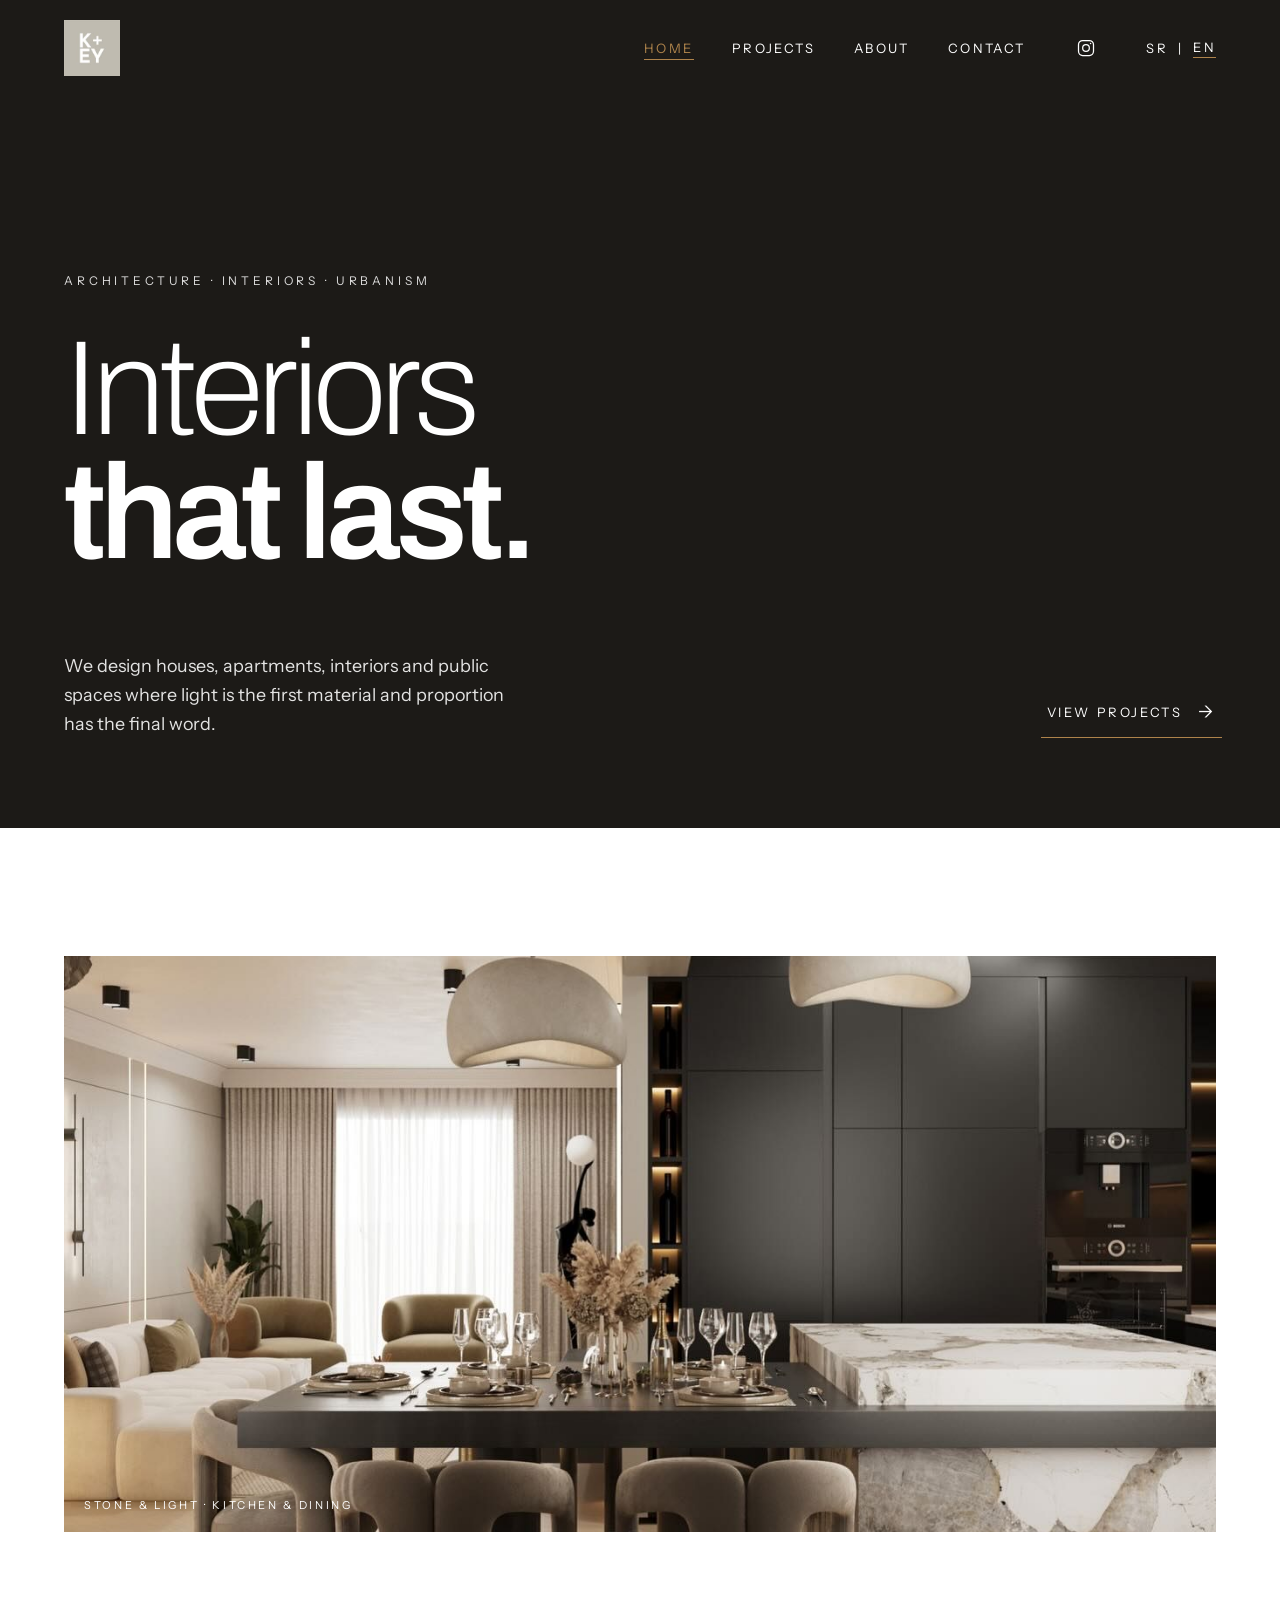
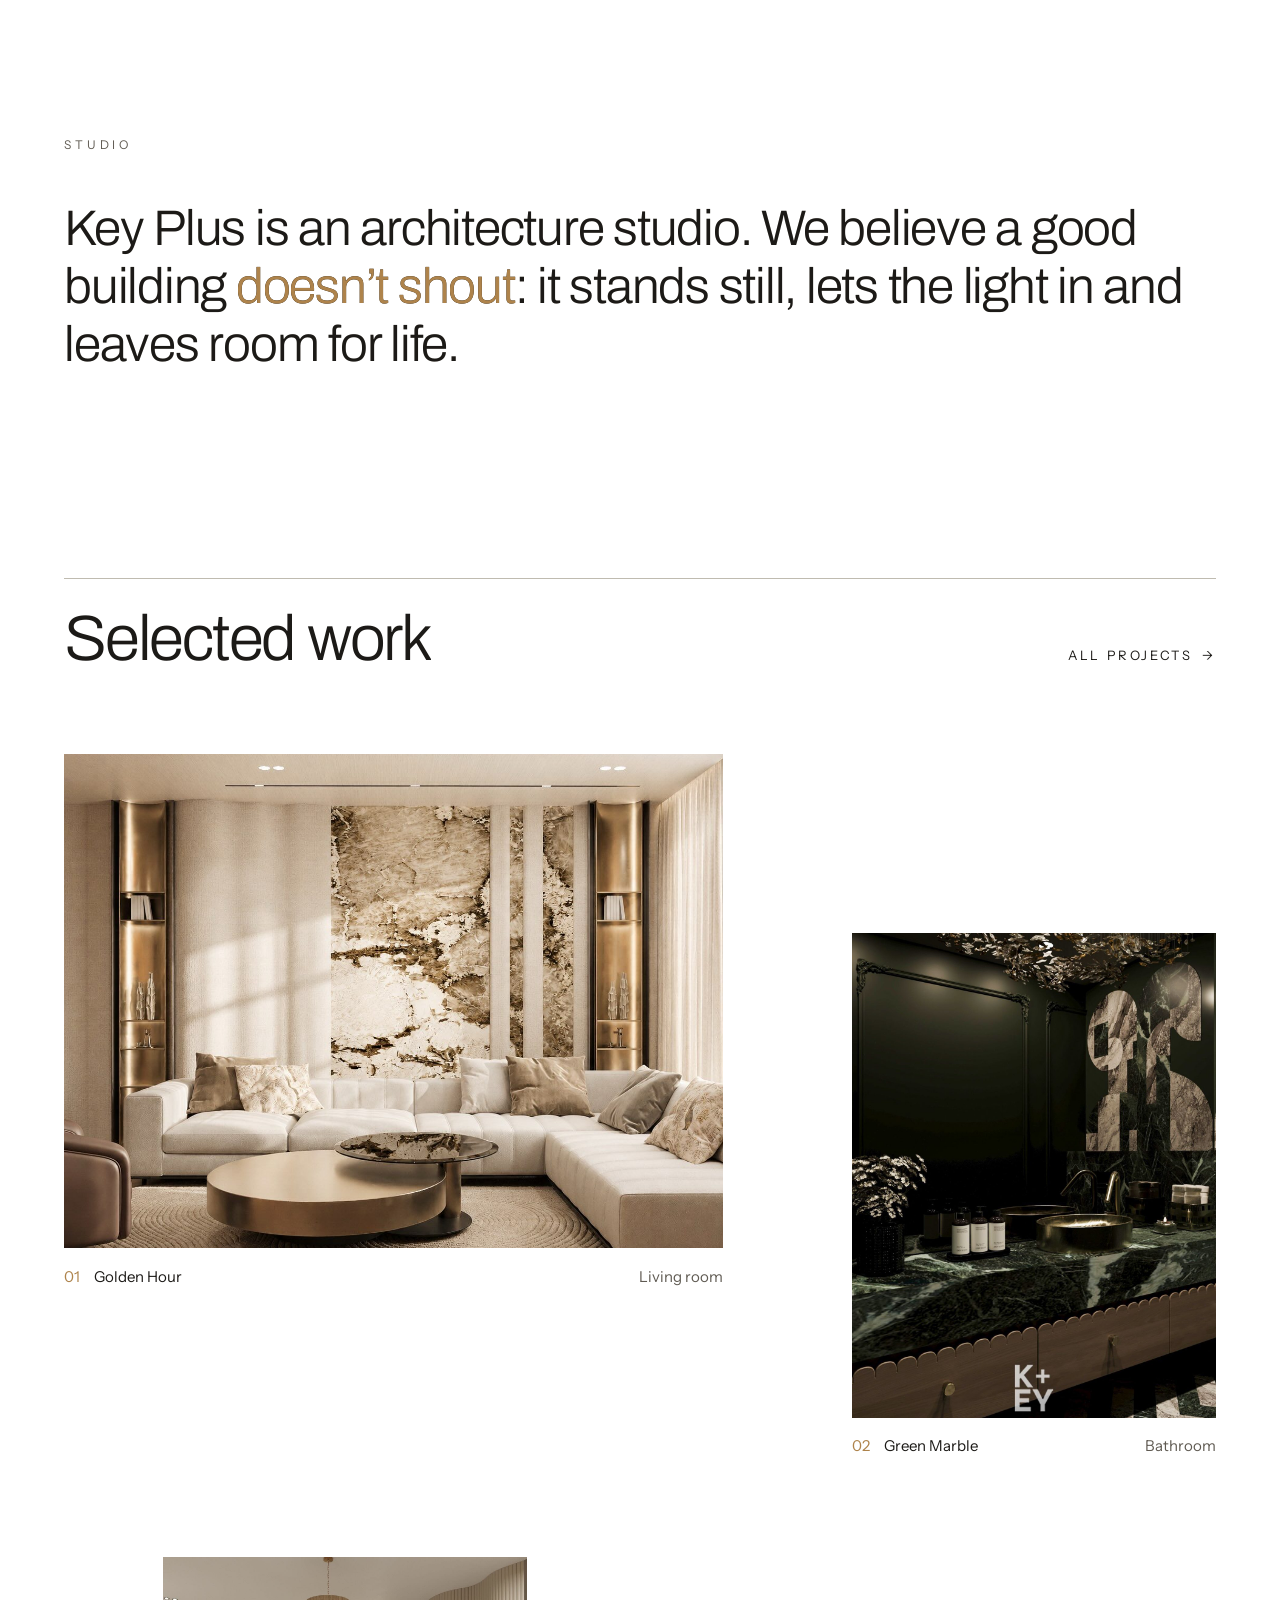
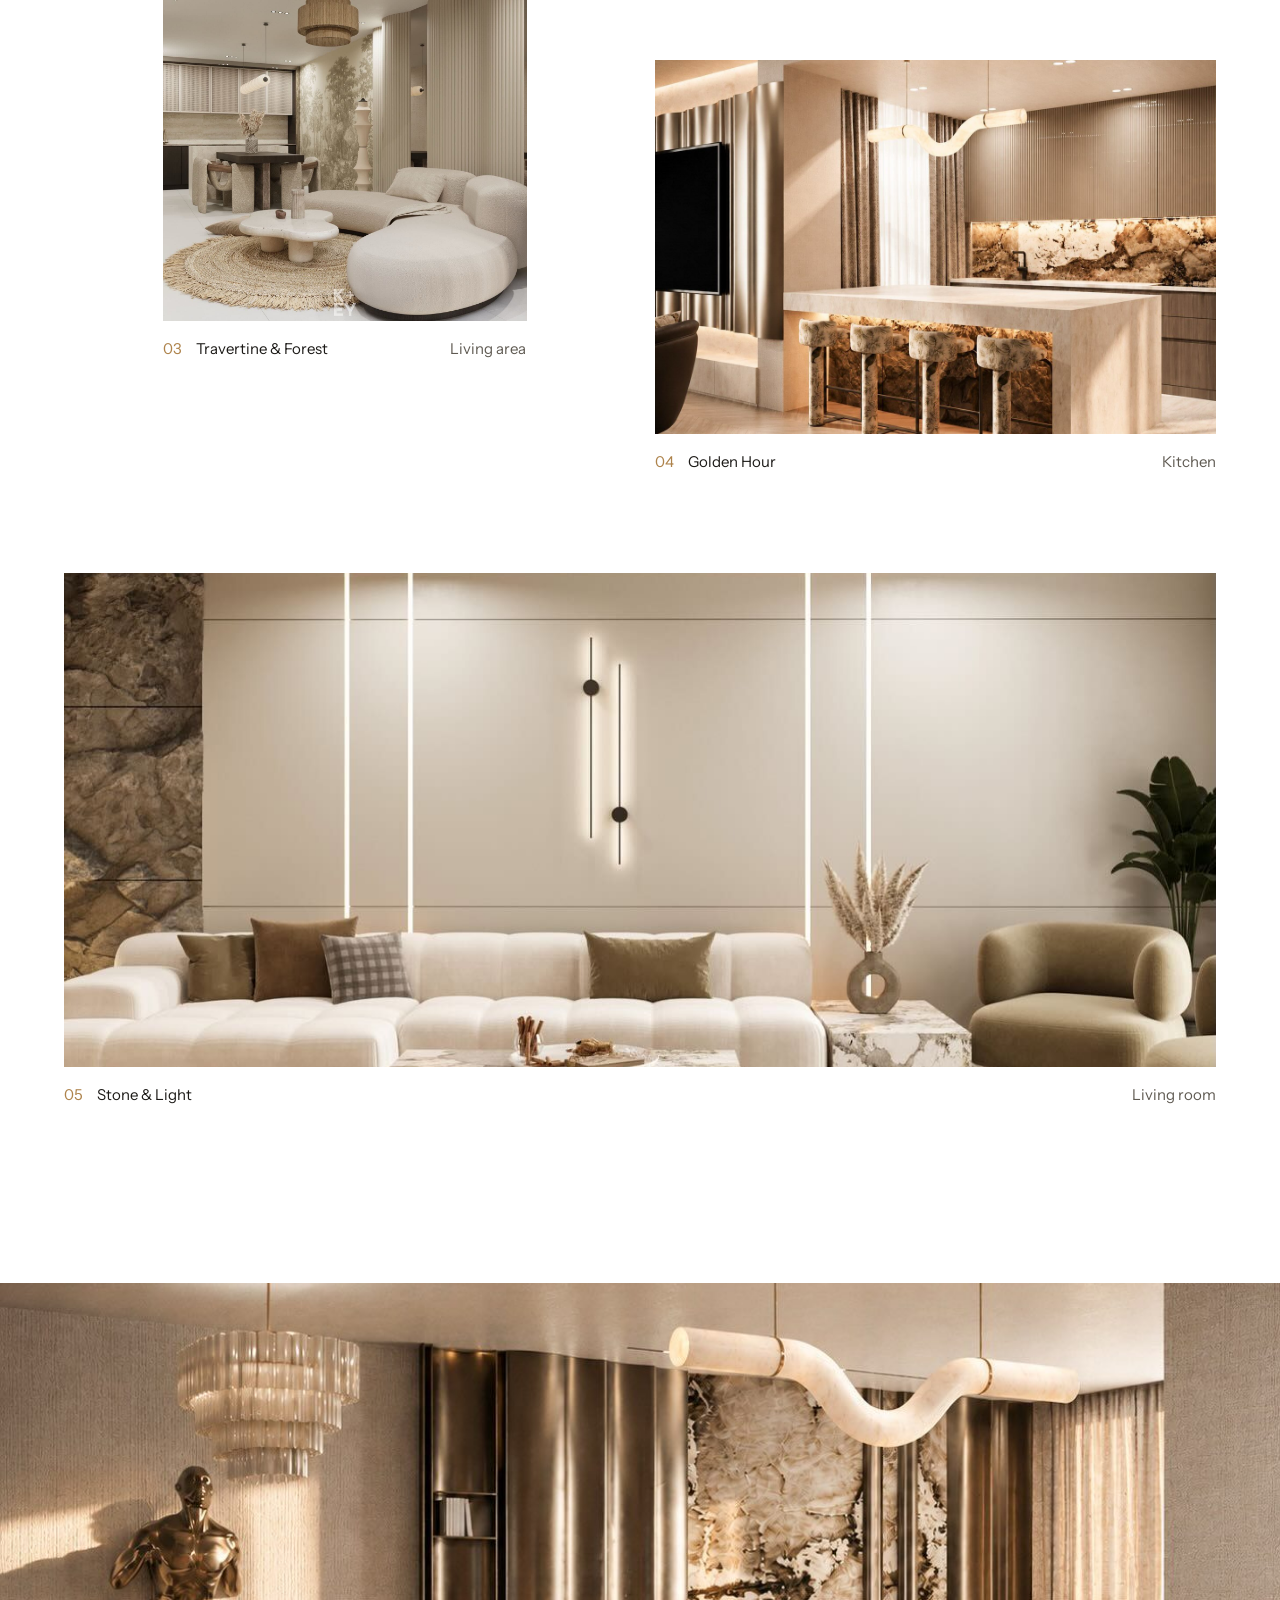
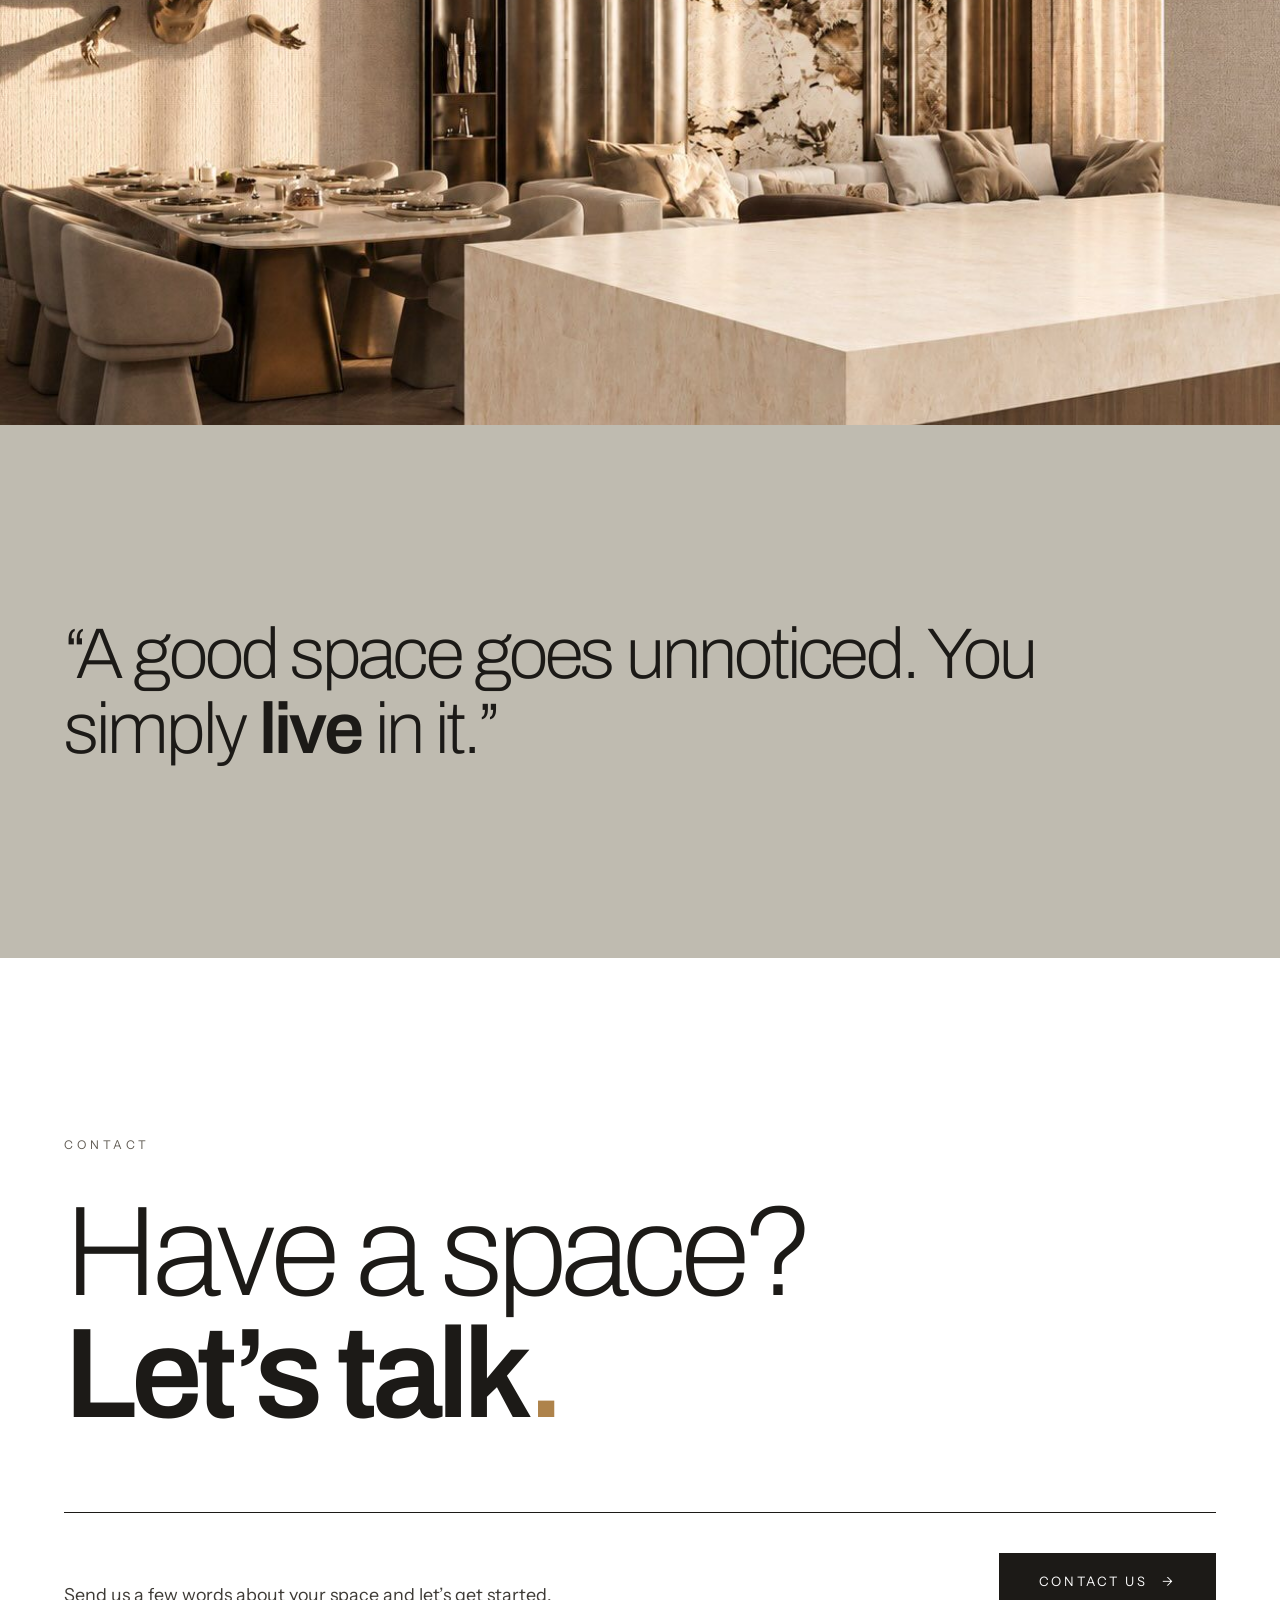
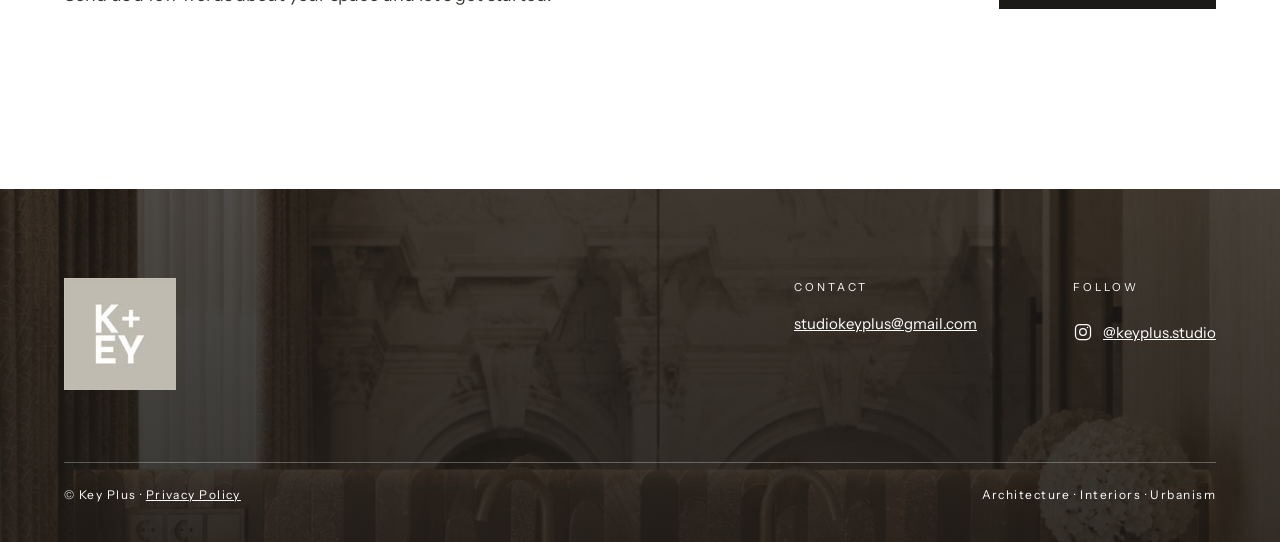
==== en/index.html @ f0e9aeab "Add files via upload" ====
<!doctype html>
<html lang="en">
<head>
<meta charset="utf-8">
<meta name="viewport" content="width=device-width, initial-scale=1">
<title>Key Plus - Architecture studio</title>
<meta name="description" content="Key Plus is an architecture studio. We design interiors, houses and apartments where light is the first material and proportion the final word.">
<meta property="og:type" content="website">
<meta property="og:title" content="Key Plus - Architecture studio">
<meta property="og:description" content="Key Plus is an architecture studio. We design interiors, houses and apartments where light is the first material and proportion the final word.">
<meta property="og:image" content="../assets/img/dnevna-soba-kamen.jpg">
<meta name="theme-color" content="#ffffff">
<link rel="icon" type="image/jpeg" href="../assets/img/logo.jpg">
<link rel="alternate" hreflang="en" href="index.html">
<link rel="alternate" hreflang="sr-Latn" href="../index.html">
<link rel="preconnect" href="https://fonts.googleapis.com">
<link rel="preconnect" href="https://fonts.gstatic.com" crossorigin>
<link href="https://fonts.googleapis.com/css2?family=Archivo:wght@200;300;400;600&amp;family=Instrument+Sans:wght@400;500&amp;display=swap" rel="stylesheet">
<link rel="stylesheet" href="../assets/css/motion.css">
<link rel="stylesheet" href="../assets/css/site.css">
</head>
<body>
<div class="kp v-desk" style="font-family: 'Instrument Sans', system-ui, sans-serif; color: #1c1a17; background: #ffffff; min-height: 100vh">

<header class="kp-header kp-header-over" style="--kp-hh: 96px">
<div style="display: flex; flex-wrap: wrap; align-items: center; justify-content: space-between; gap: 16px 32px; padding: 20px clamp(20px, 5vw, 72px); max-width: 1440px; margin: 0 auto; box-sizing: border-box">
<a href="index.html" class="kp-logo" style="display: inline-flex; align-items: center; text-decoration: none; color: #1c1a17">
<img loading="lazy" decoding="async" src="../assets/img/logo.jpg" alt="Key Plus - home" style="width: 56px; height: 56px; display: block">
</a>
<nav aria-label="Main navigation" style="display: flex; flex-wrap: wrap; align-items: center; gap: 4px clamp(20px, 3vw, 44px); font-size: 13px; letter-spacing: 0.18em; text-transform: uppercase">
<a href="index.html" aria-current="page" class="kp-link" style="display: inline-flex; align-items: center; min-height: 44px; text-decoration: none; color: #ae834b">Home</a>
<a href="projects.html" class="kp-link" style="display: inline-flex; align-items: center; min-height: 44px; text-decoration: none">Projects</a>
<a href="about.html" class="kp-link" style="display: inline-flex; align-items: center; min-height: 44px; text-decoration: none">About</a>
<a href="contact.html" class="kp-link" style="display: inline-flex; align-items: center; min-height: 44px; text-decoration: none">Contact</a>
<a href="https://www.instagram.com/keyplus.studio/" aria-label="Key Plus on Instagram" style="display: inline-flex; align-items: center; justify-content: center; min-width: 44px; min-height: 44px; text-decoration: none"><svg width="20" height="20" viewBox="0 0 24 24" fill="none" stroke="currentColor" stroke-width="1.5" aria-hidden="true"><rect x="3" y="3" width="18" height="18" rx="5"></rect><circle cx="12" cy="12" r="4"></circle><circle cx="17.5" cy="6.5" r="0.9" fill="currentColor" stroke="none"></circle></svg></a>
<span style="display: inline-flex; align-items: center; gap: 10px; color: #5f5a52"><a href="../index.html" lang="sr-Latn" class="kp-link" style="display: inline-flex; align-items: center; min-height: 44px; text-decoration: none; color: #5f5a52">SR</a><span aria-hidden="true">|</span><span aria-current="true" style="color: #1c1a17; border-bottom: 1px solid #ae834b; padding-bottom: 2px">EN</span></span>
</nav>
</div>
<div class="kp-progress" aria-hidden="true"></div>
</header>

<main>
<section aria-label="Introduction" style="position: relative; overflow: hidden; background: #1c1a17; color: #ffffff">
<img loading="lazy" decoding="async" class="kp-slide kp-slide-1" src="../assets/img/dnevna-soba-kamen.jpg" alt="" style="object-position: 50% 62%">
<img loading="lazy" decoding="async" class="kp-slide kp-slide-2" src="../assets/img/dnevna-soba-zlatne-nise.jpg" alt="" style="object-position: 50% 55%">
<img loading="lazy" decoding="async" class="kp-slide kp-slide-3" src="../assets/img/dnevni-boravak-sofa.jpg" alt="" style="object-position: 50% 60%">
<div aria-hidden="true" style="position: absolute; inset: 0; background: linear-gradient(180deg, rgba(28, 26, 23, 0.66) 0%, rgba(28, 26, 23, 0.52) 45%, rgba(28, 26, 23, 0.86) 100%)"></div>
<div style="position: relative; max-width: 1440px; min-height: min(92vh, 980px); margin: 0 auto; padding: clamp(120px, 14vw, 220px) clamp(20px, 5vw, 72px) clamp(56px, 7vw, 104px); box-sizing: border-box; display: flex; flex-direction: column; justify-content: flex-end">
<p style="margin: 0 0 40px; font-size: 12px; letter-spacing: 0.32em; text-transform: uppercase; color: rgba(255, 255, 255, 0.85)">Architecture · Interiors · Urbanism</p>
<h1 style="margin: 0; font-family: 'Archivo', sans-serif; font-weight: 200; font-size: clamp(56px, 10.5vw, 168px); line-height: 0.92; letter-spacing: -0.045em; color: #ffffff">Interiors<br><span style="font-weight: 600">that last.</span></h1>
<div style="display: flex; flex-wrap: wrap; justify-content: space-between; align-items: flex-end; gap: 32px; margin-top: clamp(48px, 6vw, 96px)">
<p style="margin: 0; flex: 0 1 460px; font-size: clamp(17px, 1.4vw, 20px); line-height: 1.6; color: rgba(255, 255, 255, 0.88)">We design houses, apartments, interiors and public spaces where light is the first material and proportion has the final word.</p>
<a href="projects.html" class="kp-ul kp-ul-light" style="display: inline-flex; align-items: center; gap: 16px; min-height: 44px; font-size: 13px; letter-spacing: 0.2em; text-transform: uppercase">View projects <span class="kp-arrow" aria-hidden="true" style="font-size: 18px">→</span></a>
</div>
</div>
</section>

<section aria-label="Featured photograph" style="padding: clamp(96px, 10vw, 160px) clamp(20px, 5vw, 72px) 0; max-width: 1440px; margin: 0 auto; box-sizing: border-box">
<div class="kp-light kp-unveil" style="aspect-ratio: 16 / 8; background: #bfbbb0"><img loading="lazy" decoding="async" class="kp-ph-in" src="../assets/img/kuhinja-mermer.jpg" alt="Kitchen with black cabinetry, a marble island and dining area" style="object-position: 50% 60%"><span class="kp-ph-label" style="color: #ffffff; text-shadow: 0 1px 12px rgba(0, 0, 0, 0.45)">Stone &amp; Light · Kitchen &amp; dining</span></div>
</section>

<section style="max-width: 1440px; margin: 0 auto; padding: clamp(120px, 16vw, 240px) clamp(20px, 5vw, 72px); box-sizing: border-box">
<p class="kp-reveal" style="margin: 0 0 48px; font-size: 12px; letter-spacing: 0.32em; text-transform: uppercase; color: #5f5a52">Studio</p>
<p style="margin: 0; max-width: 1120px; font-family: 'Archivo', sans-serif; font-weight: 300; font-size: clamp(30px, 3.9vw, 58px); line-height: 1.16; letter-spacing: -0.025em"><span class="kp-filltext">Key Plus is an architecture studio. We believe a good building <span class="kp-accent" style="color: #ae834b">doesn’t shout</span>: it stands still, lets the light in and leaves room for life.</span></p>
</section>

<section aria-labelledby="featured" style="max-width: 1440px; margin: 0 auto; padding: 0 clamp(20px, 5vw, 72px) clamp(120px, 14vw, 220px); box-sizing: border-box">
<div style="display: flex; flex-wrap: wrap; justify-content: space-between; align-items: baseline; gap: 24px; margin-bottom: clamp(48px, 6vw, 96px); border-top: 1px solid #bfbbb0; padding-top: 28px">
<h2 id="featured" style="margin: 0; font-family: 'Archivo', sans-serif; font-weight: 300; font-size: clamp(40px, 5vw, 80px); letter-spacing: -0.035em; line-height: 1"><span class="kp-mask"><span class="kp-rise-s">Selected work</span></span></h2>
<a href="projects.html" class="kp-link" style="display: inline-flex; align-items: center; gap: 10px; min-height: 44px; font-size: 13px; letter-spacing: 0.2em; text-transform: uppercase; text-decoration: none">All projects <span class="kp-arrow" aria-hidden="true">→</span></a>
</div>
<div class="works" style="display: grid; grid-template-columns: repeat(12, minmax(0, 1fr)); column-gap: clamp(16px, 2.4vw, 40px); row-gap: clamp(64px, 8vw, 128px); align-items: start">
<a href="projects.html" class="kp-work" style="grid-column: 1 / span 7">
<div class="kp-wipe"><div class="kp-ph kp-light" data-tilt style="aspect-ratio: 4 / 3; background: #bfbbb0"><img loading="lazy" decoding="async" class="kp-ph-in" src="../assets/img/dnevna-soba-zlatne-nise.jpg" alt="Living room with golden niches and a marble panel"><span class="kp-ph-cta" aria-hidden="true">View <span>→</span></span></div></div>
<div style="display: flex; justify-content: space-between; gap: 16px; font-size: 15px"><span><span class="kp-num" style="color: #ae834b; margin-right: 14px">01</span>Golden Hour</span><span class="kp-meta-r" style="color: #5f5a52">Living room</span></div>
</a>
<a href="projects.html" class="kp-work" style="grid-column: 9 / span 4; margin-top: clamp(80px, 14vw, 220px)">
<div class="kp-wipe"><div class="kp-ph kp-light" data-tilt style="aspect-ratio: 3 / 4; background: #bc9f7c"><img loading="lazy" decoding="async" class="kp-ph-in" src="../assets/img/kupatilo-zeleni-mermer.jpg" alt="Green marble bathroom with a brass basin"><span class="kp-ph-cta" aria-hidden="true">View <span>→</span></span></div></div>
<div style="display: flex; justify-content: space-between; gap: 16px; font-size: 15px"><span><span class="kp-num" style="color: #ae834b; margin-right: 14px">02</span>Green Marble</span><span class="kp-meta-r" style="color: #5f5a52">Bathroom</span></div>
</a>
<a href="projects.html" class="kp-work" style="grid-column: 2 / span 4">
<div class="kp-wipe"><div class="kp-ph kp-light" data-tilt style="aspect-ratio: 1 / 1; background: #bc9f7c"><img loading="lazy" decoding="async" class="kp-ph-in" src="../assets/img/dnevni-boravak-sofa.jpg" alt="Living area with a curved sofa and forest wallpaper"><span class="kp-ph-cta" aria-hidden="true">View <span>→</span></span></div></div>
<div style="display: flex; justify-content: space-between; gap: 16px; font-size: 15px"><span><span class="kp-num" style="color: #ae834b; margin-right: 14px">03</span>Travertine &amp; Forest</span><span class="kp-meta-r" style="color: #5f5a52">Living area</span></div>
</a>
<a href="projects.html" class="kp-work" style="grid-column: 7 / span 6; margin-top: clamp(40px, 8vw, 140px)">
<div class="kp-wipe"><div class="kp-ph kp-light" data-tilt style="aspect-ratio: 3 / 2; background: #bfbbb0"><img loading="lazy" decoding="async" class="kp-ph-in" src="../assets/img/kuhinjsko-ostrvo.jpg" alt="Kitchen island with bar stools and a wave-shaped pendant"><span class="kp-ph-cta" aria-hidden="true">View <span>→</span></span></div></div>
<div style="display: flex; justify-content: space-between; gap: 16px; font-size: 15px"><span><span class="kp-num" style="color: #ae834b; margin-right: 14px">04</span>Golden Hour</span><span class="kp-meta-r" style="color: #5f5a52">Kitchen</span></div>
</a>
<a href="projects.html" class="kp-work" style="grid-column: 1 / span 12">
<div class="kp-wipe"><div class="kp-ph kp-light" data-tilt style="aspect-ratio: 21 / 9; background: #bfbbb0"><img loading="lazy" decoding="async" class="kp-ph-in" src="../assets/img/dnevna-soba-svetlosne-linije.jpg" alt="Living room wall with lines of light and a white modular sofa" style="object-position: 50% 55%"><span class="kp-ph-cta" aria-hidden="true">View <span>→</span></span></div></div>
<div style="display: flex; justify-content: space-between; gap: 16px; font-size: 15px"><span><span class="kp-num" style="color: #ae834b; margin-right: 14px">05</span>Stone &amp; Light</span><span class="kp-meta-r" style="color: #5f5a52">Living room</span></div>
</a>
</div>
</section>

<section aria-label="Atmosphere" style="position: relative; overflow: hidden; height: clamp(360px, 58vw, 820px); background: #bc9f7c">
<img loading="lazy" decoding="async" class="kp-drift" src="../assets/img/trpezarija-skulptura.jpg" alt="Dining room in warm light with a wall sculpture and a wave-shaped pendant" style="position: absolute; left: 0; top: -8%; width: 100%; height: 116%; object-fit: cover; display: block">
</section>

<section style="background: #bfbbb0; padding: clamp(120px, 15vw, 220px) clamp(20px, 5vw, 72px)">
<blockquote style="margin: 0 auto; max-width: 1200px; font-family: 'Archivo', sans-serif; font-weight: 200; font-size: clamp(36px, 5.6vw, 92px); line-height: 1.04; letter-spacing: -0.04em; color: #1c1a17; --kp-dim: rgba(28, 26, 23, 0.18)"><span class="kp-filltext">“A good space goes unnoticed. You simply <span style="font-weight: 600">live</span> in it.”</span></blockquote>
</section>

<section id="contact" aria-labelledby="cta" style="max-width: 1440px; margin: 0 auto; padding: clamp(120px, 14vw, 220px) clamp(20px, 5vw, 72px); box-sizing: border-box">
<p class="kp-reveal" style="margin: 0 0 40px; font-size: 12px; letter-spacing: 0.32em; text-transform: uppercase; color: #5f5a52">Contact</p>
<h2 id="cta" style="margin: 0; font-family: 'Archivo', sans-serif; font-weight: 200; font-size: clamp(56px, 10vw, 160px); line-height: 0.95; letter-spacing: -0.045em"><span class="kp-mask"><span class="kp-rise-s">Have a space?</span></span><span class="kp-mask"><span class="kp-rise-s" style="font-weight: 600">Let’s talk<span style="color: #ae834b">.</span></span></span></h2>
<div class="kp-reveal" style="display: flex; flex-wrap: wrap; align-items: flex-end; justify-content: space-between; gap: 32px; margin-top: clamp(48px, 6vw, 88px); border-top: 1px solid #1c1a17; padding-top: 40px">
<p style="margin: 0; flex: 0 1 520px; font-size: clamp(17px, 1.4vw, 20px); line-height: 1.6; color: #3d3a35">Send us a few words about your space and let’s get started.</p>
<a href="contact.html" class="kp-btn" style="display: inline-flex; align-items: center; gap: 14px; min-height: 56px; padding: 0 40px; background: #1c1a17; color: #ffffff; font-size: 13px; letter-spacing: 0.22em; text-transform: uppercase; text-decoration: none">Contact us <span aria-hidden="true">→</span></a>
</div>
</section>
</main>

<footer class="kp-footer-img" style="background: #bc9f7c; color: #1c1a17; padding: clamp(56px, 7vw, 96px) clamp(20px, 5vw, 72px) 40px">
<div style="max-width: 1296px; margin: 0 auto; display: flex; flex-wrap: wrap; justify-content: space-between; gap: 48px">
<a href="index.html" class="kp-logo" style="display: block"><img loading="lazy" decoding="async" src="../assets/img/logo.jpg" alt="Key Plus - home" style="width: 112px; height: 112px; display: block"></a>
<div style="display: flex; flex-wrap: wrap; gap: 48px 96px; font-size: 15px; line-height: 1.8">
<div><div style="font-size: 11px; letter-spacing: 0.28em; text-transform: uppercase; margin-bottom: 12px">Contact</div><a href="mailto:studiokeyplus@gmail.com">studiokeyplus@gmail.com</a></div>
<div><div style="font-size: 11px; letter-spacing: 0.28em; text-transform: uppercase; margin-bottom: 12px">Follow</div><a href="https://www.instagram.com/keyplus.studio/" style="display: inline-flex; align-items: center; gap: 10px; min-height: 44px"><svg width="20" height="20" viewBox="0 0 24 24" fill="none" stroke="currentColor" stroke-width="1.5" aria-hidden="true"><rect x="3" y="3" width="18" height="18" rx="5"></rect><circle cx="12" cy="12" r="4"></circle><circle cx="17.5" cy="6.5" r="0.9" fill="currentColor" stroke="none"></circle></svg>@keyplus.studio</a></div>
</div>
</div>
<div style="max-width: 1296px; margin: 72px auto 0; display: flex; flex-wrap: wrap; justify-content: space-between; gap: 16px; font-size: 12px; letter-spacing: 0.12em; border-top: 1px solid #1c1a17; padding-top: 24px"><span>© Key Plus · <a href="privacy.html">Privacy Policy</a></span><span>Architecture · Interiors · Urbanism</span></div>
</footer>

</div>

<div class="kp v-tel" style="font-family: 'Instrument Sans', system-ui, sans-serif; color: #1c1a17; background: #ffffff; min-height: 100vh; overflow-x: hidden">

<header class="kp-header kp-header-over" style="--kp-hh: 68px">
<div style="display: flex; align-items: center; justify-content: space-between; gap: 16px; padding: 12px 20px">
<a href="index.html" class="kp-logo" style="display: inline-flex; align-items: center; text-decoration: none"><img loading="lazy" decoding="async" src="../assets/img/logo.jpg" alt="Key Plus - home" style="width: 44px; height: 44px; display: block"></a>
<button type="button" class="kp-menu-btn" data-menu-open aria-expanded="false" aria-controls="kp-menu">Menu <span class="kp-burger" aria-hidden="true"><i></i><i></i></span></button>
</div>
<div class="kp-progress" aria-hidden="true"></div>
</header>

<main>
<section aria-label="Introduction" style="position: relative; overflow: hidden; background: #1c1a17; color: #ffffff">
<img loading="lazy" decoding="async" class="kp-slide kp-slide-1" src="../assets/img/dnevna-soba-kamen.jpg" alt="" style="object-position: 72% 50%">
<img loading="lazy" decoding="async" class="kp-slide kp-slide-2" src="../assets/img/dnevna-soba-zlatne-nise.jpg" alt="" style="object-position: 30% 50%">
<img loading="lazy" decoding="async" class="kp-slide kp-slide-3" src="../assets/img/dnevni-boravak-sofa.jpg" alt="" style="object-position: 60% 50%">
<div aria-hidden="true" style="position: absolute; inset: 0; background: linear-gradient(180deg, rgba(28, 26, 23, 0.62) 0%, rgba(28, 26, 23, 0.52) 40%, rgba(28, 26, 23, 0.88) 100%)"></div>
<div style="position: relative; min-height: 660px; padding: 120px 20px 48px; box-sizing: border-box; display: flex; flex-direction: column; justify-content: flex-end">
<p style="margin: 0 0 24px; font-size: 11px; letter-spacing: 0.3em; text-transform: uppercase; color: rgba(255, 255, 255, 0.85)">Architecture · Interiors · Urbanism</p>
<h1 style="margin: 0; font-family: 'Archivo', sans-serif; font-weight: 200; font-size: 13vw; line-height: 0.95; letter-spacing: -0.045em; color: #ffffff">Interiors<br><span style="font-weight: 600">that last.</span></h1>
<p style="margin: 28px 0 0; font-size: 16px; line-height: 1.6; color: rgba(255, 255, 255, 0.88)">We design houses, apartments, interiors and public spaces where light is the first material and proportion has the final word.</p>
<a href="projects.html" class="kp-ul kp-ul-light" style="align-self: flex-start; display: inline-flex; align-items: center; gap: 14px; min-height: 44px; margin-top: 20px; font-size: 12px; letter-spacing: 0.2em; text-transform: uppercase">View projects <span class="kp-arrow" aria-hidden="true">→</span></a>
</div>
</section>

<section aria-label="Featured photograph" style="padding: 72px 20px 0">
<div class="kp-light kp-unveil" style="aspect-ratio: 4 / 5; background: #bfbbb0"><img loading="lazy" decoding="async" class="kp-ph-in" src="../assets/img/kuhinja-mermer.jpg" alt="Kitchen with black cabinetry, a marble island and dining area" style="object-position: 62% 50%"><span class="kp-ph-label" style="left: 16px; bottom: 16px; color: #ffffff; text-shadow: 0 1px 12px rgba(0, 0, 0, 0.45)">Stone &amp; Light · Kitchen &amp; dining</span></div>
</section>

<section style="padding: 112px 20px">
<p class="kp-reveal" style="margin: 0 0 32px; font-size: 11px; letter-spacing: 0.3em; text-transform: uppercase; color: #5f5a52">Studio</p>
<p style="margin: 0; font-family: 'Archivo', sans-serif; font-weight: 300; font-size: 28px; line-height: 1.2; letter-spacing: -0.02em"><span class="kp-filltext">Key Plus is an architecture studio. We believe a good building <span class="kp-accent" style="color: #ae834b">doesn’t shout</span>: it stands still, lets the light in and leaves room for life.</span></p>
</section>

<section aria-labelledby="featured-phone" style="padding: 0 20px 112px">
<div style="display: flex; justify-content: space-between; align-items: baseline; gap: 16px; margin-bottom: 40px; border-top: 1px solid #bfbbb0; padding-top: 20px">
<h2 id="featured-phone" style="margin: 0; font-family: 'Archivo', sans-serif; font-weight: 300; font-size: 36px; letter-spacing: -0.03em; line-height: 1"><span class="kp-mask"><span class="kp-rise-s">Selected</span></span></h2>
<a href="projects.html" style="display: inline-flex; align-items: center; min-height: 44px; font-size: 12px; letter-spacing: 0.18em; text-transform: uppercase; text-decoration: none">All →</a>
</div>
<div style="display: flex; flex-direction: column; gap: 56px">
<a href="projects.html" class="kp-work">
<div class="kp-wipe"><div class="kp-ph" style="aspect-ratio: 1 / 1; background: #bfbbb0"><img loading="lazy" decoding="async" class="kp-ph-in" src="../assets/img/dnevna-soba-zlatne-nise.jpg" alt="Living room with golden niches and a marble panel"></div></div>
<div style="display: flex; justify-content: space-between; gap: 12px; font-size: 14px"><span><span class="kp-num" style="color: #ae834b; margin-right: 12px">01</span>Golden Hour</span><span style="color: #5f5a52">Living room</span></div>
</a>
<a href="projects.html" class="kp-work" style="margin-left: 48px">
<div class="kp-wipe"><div class="kp-ph" style="aspect-ratio: 3 / 4; background: #bc9f7c"><img loading="lazy" decoding="async" class="kp-ph-in" src="../assets/img/kupatilo-zeleni-mermer.jpg" alt="Green marble bathroom with a brass basin"></div></div>
<div style="display: flex; justify-content: space-between; gap: 12px; font-size: 14px"><span><span class="kp-num" style="color: #ae834b; margin-right: 12px">02</span>Green Marble</span><span style="color: #5f5a52">Bathroom</span></div>
</a>
<a href="projects.html" class="kp-work" style="margin-right: 48px">
<div class="kp-wipe"><div class="kp-ph" style="aspect-ratio: 1 / 1; background: #bc9f7c"><img loading="lazy" decoding="async" class="kp-ph-in" src="../assets/img/dnevni-boravak-sofa.jpg" alt="Living area with a curved sofa and forest wallpaper"></div></div>
<div style="display: flex; justify-content: space-between; gap: 12px; font-size: 14px"><span><span class="kp-num" style="color: #ae834b; margin-right: 12px">03</span>Travertine &amp; Forest</span><span style="color: #5f5a52">Living area</span></div>
</a>
<a href="projects.html" class="kp-work">
<div class="kp-wipe"><div class="kp-ph" style="aspect-ratio: 4 / 3; background: #bfbbb0"><img loading="lazy" decoding="async" class="kp-ph-in" src="../assets/img/kuhinjsko-ostrvo.jpg" alt="Kitchen island with bar stools and a wave-shaped pendant"></div></div>
<div style="display: flex; justify-content: space-between; gap: 12px; font-size: 14px"><span><span class="kp-num" style="color: #ae834b; margin-right: 12px">04</span>Golden Hour</span><span style="color: #5f5a52">Kitchen</span></div>
</a>
<a href="projects.html" class="kp-work" style="margin-left: 48px">
<div class="kp-wipe"><div class="kp-ph" style="aspect-ratio: 4 / 5; background: #bfbbb0"><img loading="lazy" decoding="async" class="kp-ph-in" src="../assets/img/dnevna-soba-svetlosne-linije.jpg" alt="Living room wall with lines of light and a white sofa" style="object-position: 40% 50%"></div></div>
<div style="display: flex; justify-content: space-between; gap: 12px; font-size: 14px"><span><span class="kp-num" style="color: #ae834b; margin-right: 12px">05</span>Stone &amp; Light</span><span style="color: #5f5a52">Living room</span></div>
</a>
</div>
</section>

<section aria-label="Atmosphere" style="position: relative; overflow: hidden; height: 440px; background: #bc9f7c">
<img loading="lazy" decoding="async" class="kp-drift" src="../assets/img/trpezarija-skulptura.jpg" alt="Dining room in warm light with a wall sculpture and a wave-shaped pendant" style="position: absolute; left: 0; top: -8%; width: 100%; height: 116%; object-fit: cover; object-position: 30% 50%; display: block">
</section>

<section style="background: #bfbbb0; padding: 96px 20px">
<blockquote style="margin: 0; font-family: 'Archivo', sans-serif; font-weight: 200; font-size: 38px; line-height: 1.08; letter-spacing: -0.035em; color: #1c1a17; --kp-dim: rgba(28, 26, 23, 0.18)"><span class="kp-filltext">“A good space goes unnoticed. You simply <span style="font-weight: 600">live</span> in it.”</span></blockquote>
</section>

<section id="contact" aria-labelledby="cta-phone" style="padding: 104px 20px">
<p class="kp-reveal" style="margin: 0 0 28px; font-size: 11px; letter-spacing: 0.3em; text-transform: uppercase; color: #5f5a52">Contact</p>
<h2 id="cta-phone" style="margin: 0; font-family: 'Archivo', sans-serif; font-weight: 200; font-size: 13vw; line-height: 0.98; letter-spacing: -0.045em"><span class="kp-mask"><span class="kp-rise-s">Have a space?</span></span><span class="kp-mask"><span class="kp-rise-s" style="font-weight: 600">Let’s talk<span style="color: #ae834b">.</span></span></span></h2>
<div class="kp-reveal" style="display: flex; flex-direction: column; gap: 24px; margin-top: 40px; border-top: 1px solid #1c1a17; padding-top: 28px">
<p style="margin: 0; font-size: 16px; line-height: 1.6; color: #3d3a35">Send us a few words about your space and let’s get started.</p>
<a href="contact.html" class="kp-btn" style="display: inline-flex; align-items: center; justify-content: center; gap: 14px; min-height: 56px; padding: 0 28px; background: #1c1a17; color: #ffffff; font-size: 13px; letter-spacing: 0.22em; text-transform: uppercase; text-decoration: none">Contact us <span aria-hidden="true">→</span></a>
</div>
</section>
</main>

<footer class="kp-footer-img" style="background: #bc9f7c; color: #1c1a17; padding: 56px 20px 32px">
<img loading="lazy" decoding="async" src="../assets/img/logo.jpg" alt="Key Plus logo" style="width: 88px; height: 88px; display: block">
<div style="display: flex; flex-direction: column; gap: 32px; margin-top: 40px; font-size: 15px; line-height: 1.8">
<div><div style="font-size: 11px; letter-spacing: 0.28em; text-transform: uppercase; margin-bottom: 8px">Contact</div><a href="mailto:studiokeyplus@gmail.com">studiokeyplus@gmail.com</a></div>
<div><div style="font-size: 11px; letter-spacing: 0.28em; text-transform: uppercase; margin-bottom: 8px">Follow</div><a href="https://www.instagram.com/keyplus.studio/" style="display: inline-flex; align-items: center; gap: 10px; min-height: 44px"><svg width="20" height="20" viewBox="0 0 24 24" fill="none" stroke="currentColor" stroke-width="1.5" aria-hidden="true"><rect x="3" y="3" width="18" height="18" rx="5"></rect><circle cx="12" cy="12" r="4"></circle><circle cx="17.5" cy="6.5" r="0.9" fill="currentColor" stroke="none"></circle></svg>@keyplus.studio</a></div>
</div>
<div style="margin-top: 48px; border-top: 1px solid #1c1a17; padding-top: 20px; font-size: 12px; letter-spacing: 0.12em">© Key Plus · <a href="privacy.html">Privacy Policy</a></div>
</footer>

<nav class="kp-menu" id="kp-menu" data-menu hidden aria-label="Main navigation">
<div style="display: flex; align-items: center; justify-content: space-between">
<img loading="lazy" decoding="async" src="../assets/img/logo.jpg" alt="Key Plus logo" style="width: 44px; height: 44px; display: block">
<button type="button" class="kp-menu-btn" data-menu-close>Close <span aria-hidden="true">×</span></button>
</div>
<div style="display: flex; flex-direction: column; margin-top: 24px">
<a href="index.html" class="kp-menu-link" aria-current="page"><span class="kp-mask"><span class="kp-rise kp-d1">Home</span></span><small>01</small></a>
<a href="projects.html" class="kp-menu-link"><span class="kp-mask"><span class="kp-rise kp-d2">Projects</span></span><small>02</small></a>
<a href="about.html" class="kp-menu-link"><span class="kp-mask"><span class="kp-rise kp-d3">About</span></span><small>03</small></a>
<a href="contact.html" class="kp-menu-link"><span class="kp-mask"><span class="kp-rise kp-d4">Contact</span></span><small>04</small></a>
</div>
<div style="margin-top: auto; display: flex; justify-content: space-between; align-items: center; font-size: 12px; letter-spacing: 0.2em; text-transform: uppercase">
<span><a href="../index.html" lang="sr-Latn" style="display: inline-flex; align-items: center; min-height: 44px">SR</a> | <span aria-current="true" style="border-bottom: 1px solid #1c1a17">EN</span></span>
<a href="https://www.instagram.com/keyplus.studio/" style="display: inline-flex; align-items: center; gap: 8px; min-height: 44px; text-transform: none; letter-spacing: 0.04em"><svg width="20" height="20" viewBox="0 0 24 24" fill="none" stroke="currentColor" stroke-width="1.5" aria-hidden="true"><rect x="3" y="3" width="18" height="18" rx="5"></rect><circle cx="12" cy="12" r="4"></circle><circle cx="17.5" cy="6.5" r="0.9" fill="currentColor" stroke="none"></circle></svg>@keyplus.studio</a>
</div>
</nav>

</div>
<script src="../assets/js/site.js" defer></script>
</body>
</html>
---- assets/css/motion.css ----
/* Key Plus - motion layer */
.kp{--ease:cubic-bezier(.2,.75,.1,1)}

/* ---------- sticky header + scroll progress ---------- */
.kp-header{position:sticky;top:0;z-index:30;background:rgba(255,255,255,.86);-webkit-backdrop-filter:blur(14px);backdrop-filter:blur(14px)}
.kp-progress{position:absolute;left:0;right:0;bottom:0;height:2px;background:#ae834b;transform-origin:0 50%;transform:scaleX(0);pointer-events:none}
.kp-link{position:relative}
.kp-link::after{content:"";position:absolute;left:0;right:0;bottom:10px;height:1px;background:currentColor;transform:scaleX(0);transform-origin:100% 50%;transition:transform .55s var(--ease)}
.kp-link:hover::after,.kp-link[aria-current="page"]::after{transform:scaleX(1);transform-origin:0 50%}

/* ---------- hero: load-in + cursor parallax ---------- */
.kp-hero{position:relative;overflow:hidden;--mx:0;--my:0}
.kp-hero > *{position:relative;z-index:1}
.kp-par{display:block;transition:transform 1.4s var(--ease);will-change:transform}
.kp-par-1{transform:translate3d(calc(var(--mx) * -22px),calc(var(--my) * -12px),0)}
.kp-par-2{transform:translate3d(calc(var(--mx) * 34px),calc(var(--my) * 16px),0)}
.kp-mask{display:block;overflow:hidden;padding-bottom:.14em;margin-bottom:-.14em}
.kp-rise{display:block;animation:kp-rise 1.4s var(--ease) both}
.kp-d1{animation-delay:.1s}.kp-d2{animation-delay:.28s}.kp-d3{animation-delay:.55s}.kp-d4{animation-delay:.8s}.kp-d5{animation-delay:1s}
.kp-fade{animation:kp-fade 1.2s var(--ease) both}
.kp-plus{display:inline}

.kp-bigplus{position:absolute !important;z-index:0 !important;top:clamp(40px,6vw,96px);right:clamp(-120px,-4vw,-24px);width:clamp(220px,34vw,540px);aspect-ratio:1/1;pointer-events:none;transform:translate3d(calc(var(--mx) * -60px),calc(var(--my) * -40px),0);transition:transform 1.8s var(--ease);animation:kp-op 2.4s .6s var(--ease) both}
@keyframes kp-op{from{opacity:0}to{opacity:1}}
.kp-bigplus svg{width:100%;height:100%;display:block;animation:kp-turn 60s linear infinite}

/* ---------- light that follows the cursor ---------- */
.kp-light{position:relative;overflow:hidden}
/* hero background slideshow: three images crossfade */
.kp-slide{position:absolute;inset:0;width:100%;height:100%;object-fit:cover;display:block;opacity:0;animation:kp-xfade 18s linear infinite both}
.kp-slide-1{opacity:1;animation-delay:-1.2s}
.kp-slide-2{animation-delay:4.8s}
.kp-slide-3{animation-delay:10.8s}
@keyframes kp-xfade{0%{opacity:0}7%{opacity:1}33%{opacity:1}40%{opacity:0}100%{opacity:0}}
.kp-unveil{animation:kp-unveil 1.8s .7s var(--ease) both}

/* ---------- gallery cards ---------- */
.kp-work{display:flex;flex-direction:column;gap:18px;text-decoration:none;color:#1c1a17;transition:opacity .7s var(--ease)}
.kp-work:focus-visible{outline:2px solid #ae834b;outline-offset:8px}
.kp-ph{position:relative;overflow:hidden;transform:perspective(1400px) rotateX(var(--ry,0deg)) rotateY(var(--rx,0deg));transition:transform .9s var(--ease)}
.kp-ph-in{position:absolute;inset:0;width:100%;height:100%;object-fit:cover;transition:transform 1.6s var(--ease)}
.kp-work:hover .kp-ph-in,.kp-fig:hover .kp-ph-in{transform:scale(1.07)}
.kp-ph-label{position:absolute;left:20px;bottom:20px;z-index:1;font-size:11px;letter-spacing:.24em;text-transform:uppercase}
.kp-ph-cta{position:absolute;right:16px;bottom:16px;z-index:2;display:inline-flex;align-items:center;gap:10px;min-height:44px;padding:0 18px;background:#ffffff;color:#1c1a17;font-size:11px;letter-spacing:.22em;text-transform:uppercase;transform:translateY(calc(100% + 24px));transition:transform .75s var(--ease)}
.kp-work:hover .kp-ph-cta,.kp-work:focus-visible .kp-ph-cta{transform:none}
.kp-num{display:inline-block;transition:transform .7s var(--ease)}
.kp-work:hover .kp-num{transform:translateX(10px)}
.kp-meta-r{transition:letter-spacing .7s var(--ease)}
.kp-work:hover .kp-meta-r{letter-spacing:.06em}

/* filter re-entry (Projects): class flips a/b so it replays */
.kp-in-a{animation:kp-pop-a 1s var(--ease) both}
.kp-in-b{animation:kp-pop-b 1s var(--ease) both}
.kp-chip{transition:background-color .45s var(--ease),color .45s var(--ease),border-color .45s var(--ease),transform .45s var(--ease)}
.kp-chip:hover{transform:translateY(-2px);border-color:#1c1a17 !important}
.kp-chip:focus-visible{outline:2px solid #ae834b;outline-offset:3px}

/* card as a button (opens the lightbox) */
.kp-cardbtn{appearance:none;-webkit-appearance:none;border:0;background:none;padding:0;margin:0;font:inherit;color:inherit;text-align:left;cursor:zoom-in;width:100%;display:block}
.kp-cardbtn:focus-visible{outline:2px solid #ae834b;outline-offset:8px}
.kp-cardbtn:focus-visible .kp-ph-cta{transform:none}

/* ---------- lightbox ---------- */
.kp-lb{position:fixed;inset:0;z-index:100;background:rgba(28,26,23,.95);color:#ffffff;display:flex;flex-direction:column;animation:kp-op .45s var(--ease) both}
.kp-lb-bar{display:flex;align-items:center;justify-content:space-between;gap:16px;padding:16px clamp(16px,3vw,40px);font-size:12px;letter-spacing:.24em;text-transform:uppercase}
.kp-lb-stage{flex:1 1 auto;min-height:0;display:flex;align-items:center;justify-content:center;padding:0 clamp(16px,3vw,40px)}
.kp-lb-img{max-width:100%;max-height:100%;object-fit:contain;display:block;box-shadow:0 40px 120px rgba(0,0,0,.45)}
.kp-zoom-a{animation:kp-zoom-a .8s var(--ease) both}
.kp-zoom-b{animation:kp-zoom-b .8s var(--ease) both}
.kp-lb-btn{min-width:52px;min-height:52px;padding:0 18px;border:1px solid rgba(255,255,255,.4);border-radius:999px;background:transparent;color:#ffffff;font:inherit;font-size:13px;letter-spacing:.2em;text-transform:uppercase;cursor:pointer;display:inline-flex;align-items:center;justify-content:center;gap:10px;transition:background-color .4s var(--ease),color .4s var(--ease),border-color .4s var(--ease)}
.kp-lb-btn:hover{background:#ffffff;color:#1c1a17;border-color:#ffffff}
.kp-lb-btn:focus-visible{outline:2px solid #ae834b;outline-offset:3px}
.kp-lb-cap{font-family:'Archivo',sans-serif;font-weight:300;font-size:clamp(20px,2.2vw,32px);letter-spacing:-.02em;text-transform:none}
@keyframes kp-zoom-a{from{opacity:0;transform:scale(.96) translateY(14px)}to{opacity:1;transform:none}}
@keyframes kp-zoom-b{from{opacity:0;transform:scale(.96) translateY(14px)}to{opacity:1;transform:none}}

/* ---------- phone: menu overlay + horizontal chips ---------- */
.kp-menu{position:fixed;inset:0;z-index:90;background:#bfbbb0;color:#1c1a17;display:flex;flex-direction:column;gap:32px;padding:16px 20px 32px;box-sizing:border-box;overflow-y:auto;animation:kp-menu-in .7s var(--ease) both}
@keyframes kp-menu-in{from{clip-path:inset(0 0 100% 0)}to{clip-path:inset(0 0 0 0)}}
.kp-menu-link{display:flex;align-items:baseline;justify-content:space-between;gap:16px;padding:12px 0;border-bottom:1px solid rgba(28,26,23,.25);font-family:'Archivo',sans-serif;font-weight:200;font-size:48px;line-height:1.05;letter-spacing:-.04em;text-decoration:none;color:#1c1a17}
.kp-menu-link small{font-family:'Instrument Sans',sans-serif;font-size:12px;letter-spacing:.2em;color:#1c1a17}
.kp-menu-btn{min-height:44px;padding:0 18px;border:1px solid #1c1a17;border-radius:999px;background:transparent;color:#1c1a17;font:inherit;font-size:12px;letter-spacing:.22em;text-transform:uppercase;cursor:pointer;display:inline-flex;align-items:center;gap:10px}
.kp-menu-btn:focus-visible{outline:2px solid #ae834b;outline-offset:3px}
.kp-burger{display:inline-flex;flex-direction:column;gap:5px}
.kp-burger i{display:block;width:18px;height:1px;background:currentColor}
.kp-hscroll{display:flex;gap:10px;overflow-x:auto;scrollbar-width:none;-webkit-overflow-scrolling:touch;padding-bottom:4px}
.kp-hscroll::-webkit-scrollbar{display:none}
.kp-hscroll > *{flex:0 0 auto}

/* ---------- marquee ---------- */
.kp-marquee{overflow:hidden;border-top:1px solid #bfbbb0;border-bottom:1px solid #bfbbb0;padding:clamp(24px,3vw,44px) 0}
.kp-track{display:flex;width:max-content;animation:kp-marq 42s linear infinite}
.kp-marquee:hover .kp-track{animation-play-state:paused}
.kp-set{display:flex;align-items:center}
.kp-word{font-family:'Archivo',sans-serif;font-weight:200;font-size:clamp(56px,9vw,150px);letter-spacing:-.04em;line-height:1;white-space:nowrap;padding:0 .28em;color:transparent;-webkit-text-stroke:1px #1c1a17;transition:color .5s var(--ease)}
.kp-word:hover{color:#1c1a17}
.kp-sep{font-family:'Archivo',sans-serif;font-weight:200;font-size:clamp(40px,6vw,96px);color:#ae834b;line-height:1;display:inline-block;animation:kp-turn 12s linear infinite}

/* ---------- process steps / principles ---------- */
.kp-step{position:relative}
.kp-step::before{content:"";position:absolute;left:0;top:-1px;height:2px;width:100%;background:#ae834b;transform:scaleX(0);transform-origin:0 50%;transition:transform .9s var(--ease)}
.kp-step:hover::before{transform:scaleX(1)}
.kp-bignum{display:inline-block;transition:transform .9s var(--ease)}
.kp-step:hover .kp-bignum{transform:translateY(-10px) rotate(-4deg)}
.kp-row .kp-big{display:inline-block;transition:transform 1s var(--ease),color .6s var(--ease)}
.kp-row:hover .kp-big{transform:translateX(clamp(12px,2.4vw,40px));color:#ae834b}
.kp-row p{transition:opacity .6s var(--ease)}
.kp-rows:hover .kp-row:not(:hover) p{opacity:.35}

/* ---------- links, buttons, fields ---------- */
.kp-ul{text-decoration:none;background-image:linear-gradient(#ae834b,#ae834b);background-repeat:no-repeat;background-position:0 100%;background-size:100% 1px;padding:4px 6px;margin:0 -6px;transition:background-size .6s var(--ease)}
.kp-ul:hover{background-size:100% 100%;color:#1c1a17}
.kp-ul-light{color:#ffffff}
.kp-ul-light:hover{color:#1c1a17}
.kp-arrow{display:inline-block;transition:transform .6s var(--ease)}
a:hover .kp-arrow{transform:translateX(8px)}
.kp-btn{position:relative;overflow:hidden;z-index:0;transition:color .5s var(--ease)}
.kp-btn::before{content:"";position:absolute;inset:0;z-index:-1;background:#ae834b;transform:translateY(101%);transition:transform .6s var(--ease)}
.kp-btn:hover{color:#1c1a17 !important}
.kp-btn:hover::before{transform:none}
.kp-btn:focus-visible{outline:2px solid #1c1a17;outline-offset:3px}
.kp-field{background-image:linear-gradient(#1c1a17,#1c1a17) !important;background-repeat:no-repeat !important;background-position:0 100% !important;background-size:0 2px !important;transition:background-size .7s var(--ease)}
.kp-field:focus{outline:none;background-size:100% 2px !important}
.kp-fig figcaption strong{display:inline-block;transition:transform .7s var(--ease)}
.kp-fig:hover figcaption strong{transform:translateX(8px)}

/* ---------- scroll-driven (where the browser supports it) ---------- */
@supports (animation-timeline: view()){
  .kp-progress{animation:kp-grow linear both;animation-timeline:scroll(root)}
  .kp-wipe{animation:kp-wipe linear both;animation-timeline:view();animation-range:entry 0% cover 32%}
  .kp-reveal{animation:kp-fade linear both;animation-timeline:view();animation-range:entry 5% entry 80%}
  .kp-rise-s{display:block;animation:kp-rise linear both;animation-timeline:view();animation-range:entry 10% cover 38%}
  .kp-drift{animation:kp-drift linear both;animation-timeline:view();animation-range:cover 0% cover 100%}
  .kp-filltext{
    background-image:linear-gradient(#1c1a17,#1c1a17),linear-gradient(var(--kp-dim,#d6d3cc),var(--kp-dim,#d6d3cc));
    background-repeat:no-repeat;background-size:100% 100%,100% 100%;
    -webkit-background-clip:text;background-clip:text;-webkit-text-fill-color:transparent;
    animation:kp-fill linear both;animation-timeline:view();animation-range:cover 12% cover 52%}
  .kp-filltext .kp-accent{-webkit-text-fill-color:#ae834b}
}

/* ---------- header over the hero: transparent at the top, white once scrolled ---------- */
.kp-header-over{margin-bottom:calc(var(--kp-hh, 96px) * -1)}
@supports (animation-timeline: scroll()){
  .kp-header-over,
  .kp-still .kp-header-over,
  .kp .kp-header-over{background:transparent;-webkit-backdrop-filter:none;backdrop-filter:none;color:#ffffff;animation:kp-hdr linear both !important;animation-timeline:scroll(root) !important;animation-range:0px 160px !important}
  .kp-header-over nav a:not([aria-current="page"]),
  .kp-header-over nav span{color:inherit !important}
  .kp-header-over .kp-menu-btn{color:inherit !important;border-color:currentColor !important}
}
@keyframes kp-hdr{
  from{background-color:rgba(255,255,255,0);color:#ffffff;box-shadow:0 1px 0 rgba(28,26,23,0)}
  to{background-color:rgba(255,255,255,.94);color:#1c1a17;box-shadow:0 1px 0 rgba(28,26,23,.08)}
}

/* ---------- footer with a background photograph ---------- */
.kp-footer-img{position:relative;isolation:isolate;overflow:hidden;color:#ffffff !important;background:#1c1a17 url("../img/kupatilo-lavaboi.jpg") center 45% / cover no-repeat !important}
.kp-footer-img::before{content:"";position:absolute;inset:0;z-index:-1;background:linear-gradient(180deg,rgba(28,26,23,.78),rgba(28,26,23,.88))}
.kp-footer-img a{color:#ffffff}
.kp-footer-img a:hover{color:#ae834b}
.kp-footer-img [style*="border-top"]{border-color:rgba(255,255,255,.28) !important}

/* ---------- keyframes ---------- */
@keyframes kp-rise{from{transform:translateY(108%)}to{transform:none}}
@keyframes kp-fade{from{opacity:0;transform:translateY(22px)}to{opacity:1;transform:none}}
@keyframes kp-spin{from{transform:rotate(-270deg) scale(.1);opacity:0}to{transform:none;opacity:1}}
@keyframes kp-turn{to{transform:rotate(360deg)}}
@keyframes kp-unveil{from{clip-path:inset(0 0 100% 0)}to{clip-path:inset(0 0 0 0)}}
@keyframes kp-wipe{from{clip-path:inset(22% 0 0 0);transform:translateY(80px)}to{clip-path:inset(0 0 0 0);transform:none}}
@keyframes kp-drift{from{transform:translateY(-6%)}to{transform:translateY(6%)}}
@keyframes kp-fill{from{background-size:0% 100%,100% 100%}to{background-size:100% 100%,100% 100%}}
@keyframes kp-grow{from{transform:scaleX(0)}to{transform:scaleX(1)}}
@keyframes kp-marq{to{transform:translateX(-50%)}}
@keyframes kp-pop-a{from{opacity:0;transform:translateY(48px) scale(.97)}to{opacity:1;transform:none}}
@keyframes kp-pop-b{from{opacity:0;transform:translateY(48px) scale(.97)}to{opacity:1;transform:none}}

/* ---------- motion off (tweak) + reduced motion ---------- */
.kp-still *,.kp-still *::before,.kp-still *::after{animation:none !important;transition:none !important}
.kp-still .kp-par,.kp-still .kp-bigplus,.kp-still .kp-ph{transform:none !important}
@media (prefers-reduced-motion: reduce){
  .kp *,.kp *::before,.kp *::after{animation:none !important;transition:none !important}
  .kp .kp-par,.kp .kp-bigplus,.kp .kp-ph{transform:none !important}
}
@media (max-width: 760px){
  .kp-bigplus{opacity:.5;width:200px;right:-60px}
}
---- assets/css/site.css ----
/* Key Plus - site layer (layout switch, page styles) */
html{-webkit-text-size-adjust:100%;text-size-adjust:100%}
body{margin:0;background:#ffffff;color:#1c1a17;font-family:'Instrument Sans',system-ui,sans-serif}
a{color:#1c1a17}
a:hover{color:#ae834b}
[hidden]{display:none !important}
img{max-width:100%}

/* desktop and phone layouts live on the same page; one is shown by screen width */
.v-tel{display:none}
@media (max-width: 760px){
  .v-desk{display:none}
  .v-tel{display:block}
}

/* desktop gallery grids */
.v-desk .works > *{min-width:0}

/* privacy policy */
.kp-legal h2{margin:0 0 16px;font-family:'Archivo',sans-serif;font-weight:400;font-size:clamp(22px,2vw,28px);letter-spacing:-0.015em;line-height:1.2}
.kp-legal p,.kp-legal li{margin:0;font-size:17px;line-height:1.75;color:#3d3a35}
.kp-legal ul{margin:0;padding-left:22px;display:flex;flex-direction:column;gap:6px}
.kp-legal section{display:flex;flex-direction:column;gap:14px;border-top:1px solid #bfbbb0;padding-top:32px}
.v-tel .kp-legal h2{margin:0 0 12px;font-size:22px}
.v-tel .kp-legal p,.v-tel .kp-legal li{font-size:16px;line-height:1.7}
.v-tel .kp-legal ul{padding-left:20px}
.v-tel .kp-legal section{gap:12px;padding-top:24px}

/* form status */
.kp-form-note{margin:0;font-size:14px;line-height:1.5;color:#3d3a35}
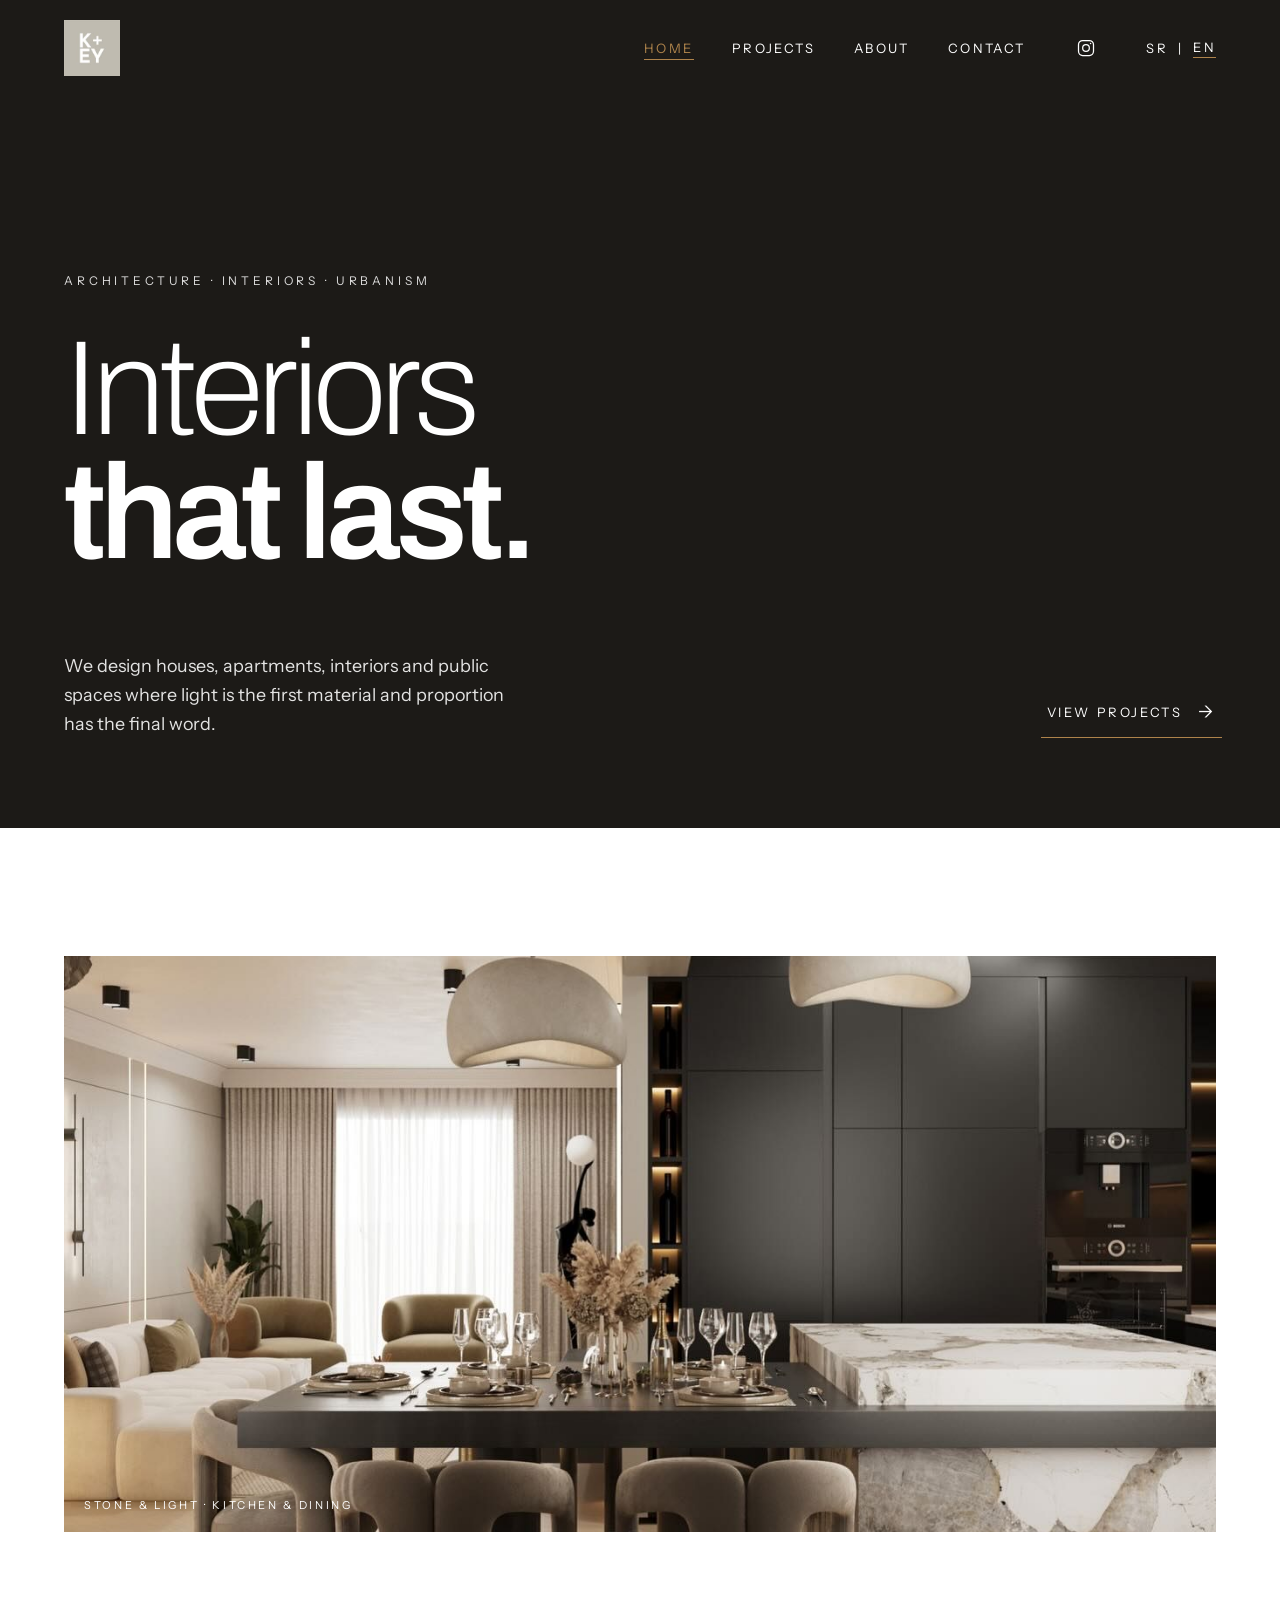
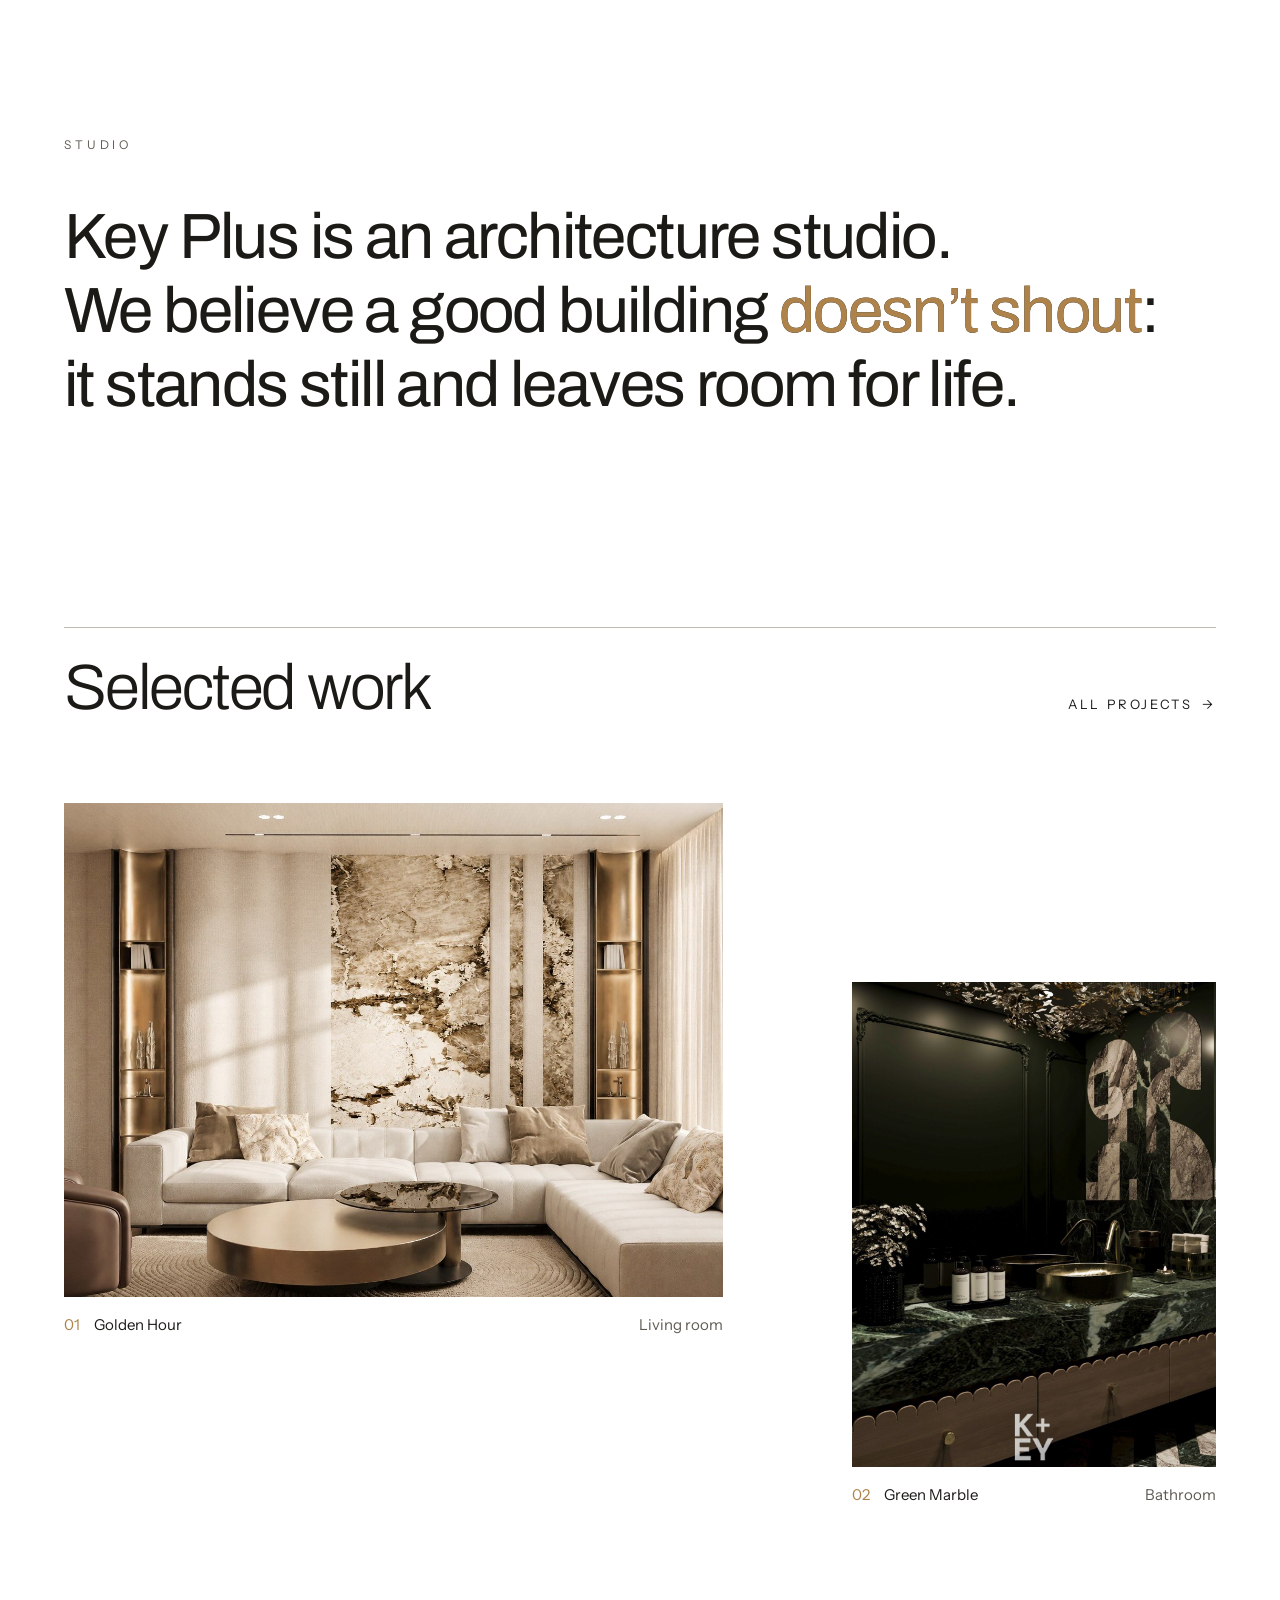
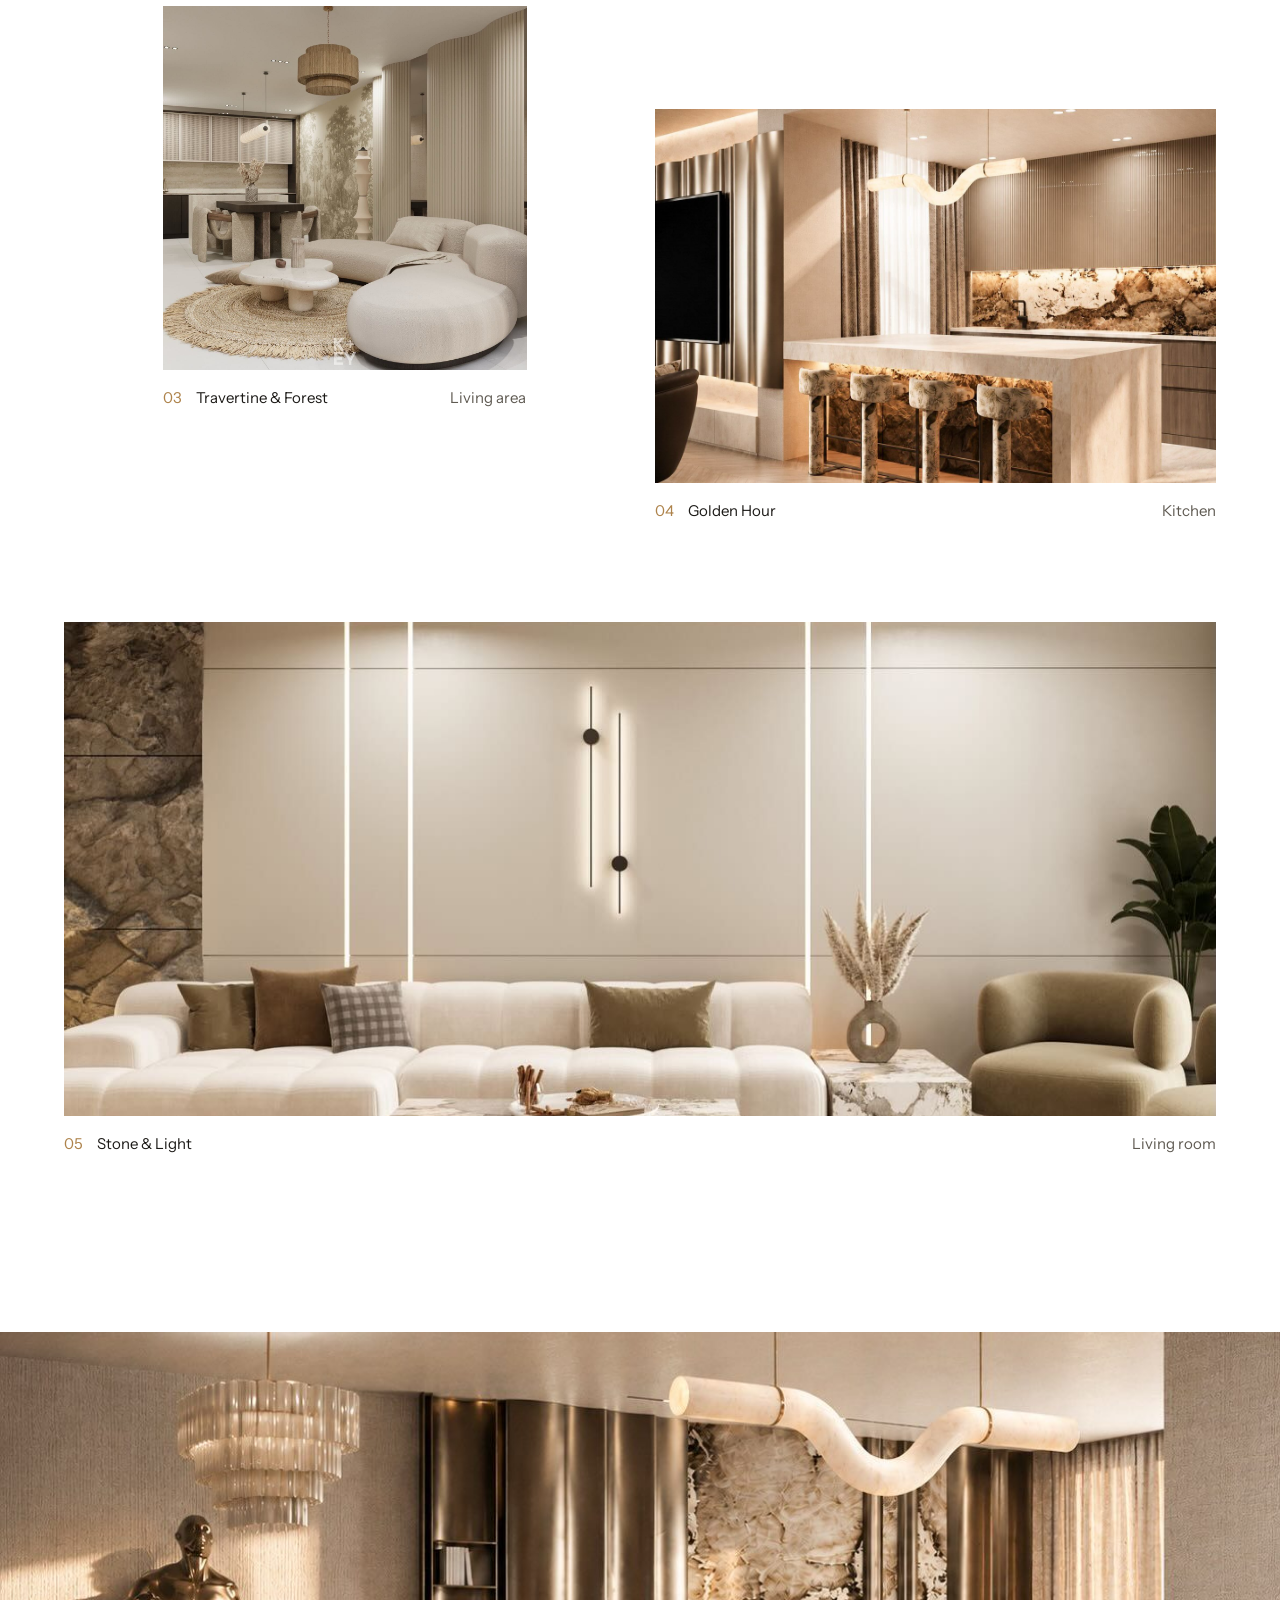
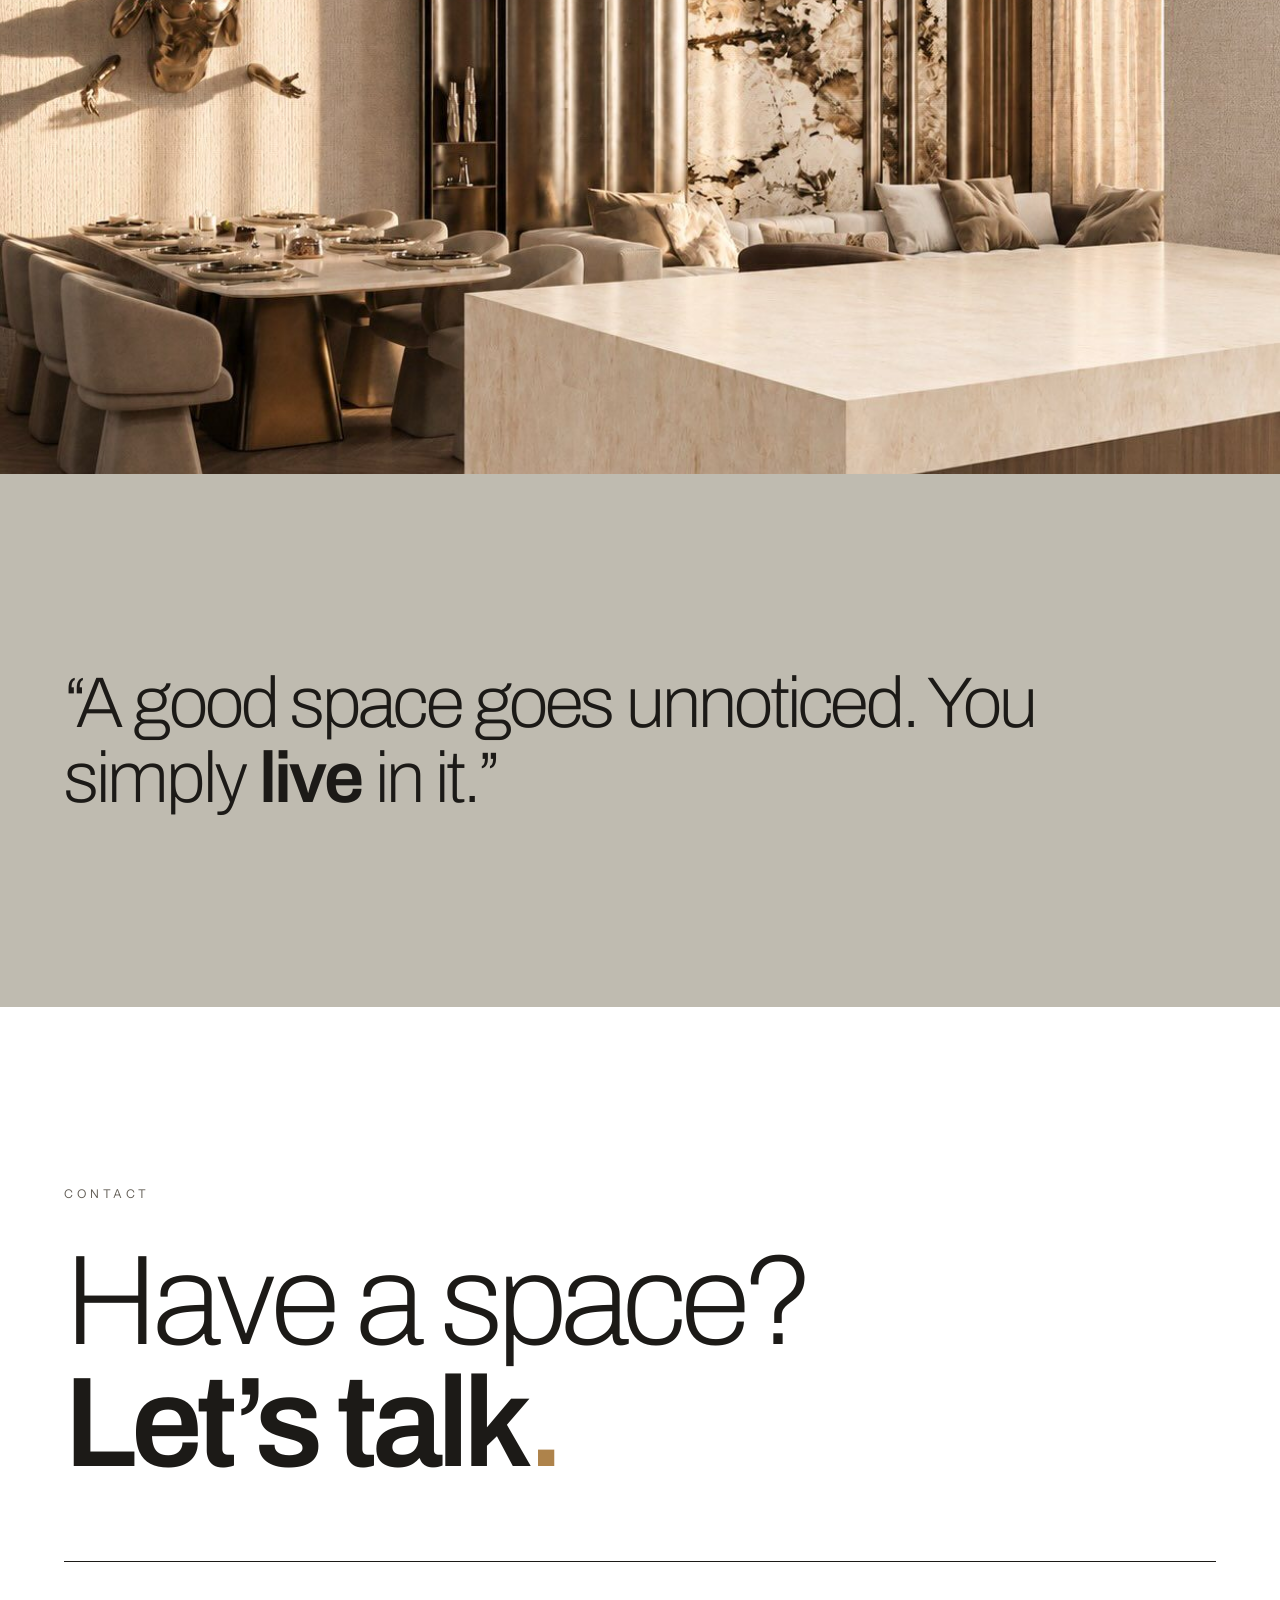
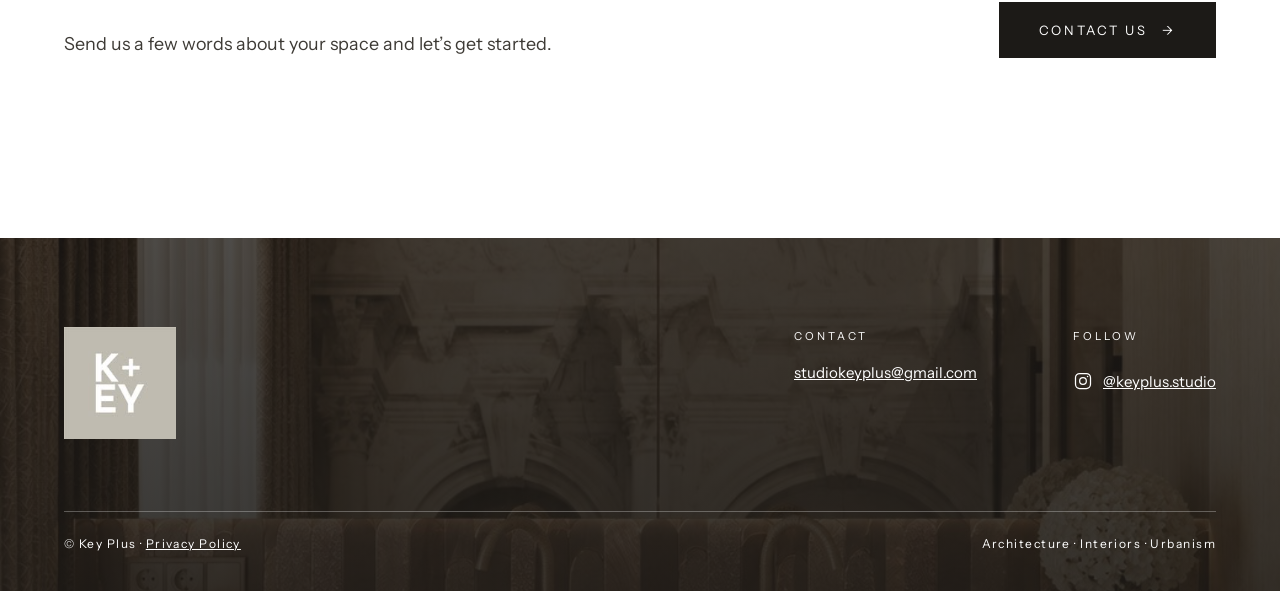
==== commit c48218c5: "Add files via upload" ====
--- a/en/index.html
+++ b/en/index.html
@@ -61,7 +61,7 @@
 
 <section style="max-width: 1440px; margin: 0 auto; padding: clamp(120px, 16vw, 240px) clamp(20px, 5vw, 72px); box-sizing: border-box">
 <p class="kp-reveal" style="margin: 0 0 48px; font-size: 12px; letter-spacing: 0.32em; text-transform: uppercase; color: #5f5a52">Studio</p>
-<p style="margin: 0; max-width: 1120px; font-family: 'Archivo', sans-serif; font-weight: 300; font-size: clamp(30px, 3.9vw, 58px); line-height: 1.16; letter-spacing: -0.025em"><span class="kp-filltext">Key Plus is an architecture studio. We believe a good building <span class="kp-accent" style="color: #ae834b">doesn’t shout</span>: it stands still, lets the light in and leaves room for life.</span></p>
+<p style="margin: 0; max-width: 1120px; font-family: 'Archivo', sans-serif; font-weight: 400; font-size: 64px; line-height: 1.16; letter-spacing: -0.025em"><span class="kp-filltext">Key Plus is an architecture studio. <br>We believe a good building <span class="kp-accent" style="color: #ae834b">doesn’t shout</span>: <br>it stands still and leaves room for life.</span></p>
 </section>
 
 <section aria-labelledby="featured" style="max-width: 1440px; margin: 0 auto; padding: 0 clamp(20px, 5vw, 72px) clamp(120px, 14vw, 220px); box-sizing: border-box">
@@ -124,7 +124,7 @@
 
 </div>
 
-<div class="kp v-tel" style="font-family: 'Instrument Sans', system-ui, sans-serif; color: #1c1a17; background: #ffffff; min-height: 100vh; overflow-x: hidden">
+<div class="kp kp-touch v-tel" style="font-family: 'Instrument Sans', system-ui, sans-serif; color: #1c1a17; background: #ffffff; min-height: 100vh; overflow-x: hidden">
 
 <header class="kp-header kp-header-over" style="--kp-hh: 68px">
 <div style="display: flex; align-items: center; justify-content: space-between; gap: 16px; padding: 12px 20px">
@@ -154,7 +154,7 @@
 
 <section style="padding: 112px 20px">
 <p class="kp-reveal" style="margin: 0 0 32px; font-size: 11px; letter-spacing: 0.3em; text-transform: uppercase; color: #5f5a52">Studio</p>
-<p style="margin: 0; font-family: 'Archivo', sans-serif; font-weight: 300; font-size: 28px; line-height: 1.2; letter-spacing: -0.02em"><span class="kp-filltext">Key Plus is an architecture studio. We believe a good building <span class="kp-accent" style="color: #ae834b">doesn’t shout</span>: it stands still, lets the light in and leaves room for life.</span></p>
+<p style="margin: 0; font-family: 'Archivo', sans-serif; font-weight: 400; font-size: 28px; line-height: 1.2; letter-spacing: -0.02em"><span class="kp-filltext">Key Plus is an architecture studio. <br>We believe a good building <span class="kp-accent" style="color: #ae834b">doesn’t shout</span>: <br>it stands still and leaves room for life.</span></p>
 </section>
 
 <section aria-labelledby="featured-phone" style="padding: 0 20px 112px">
@@ -164,30 +164,30 @@
 </div>
 <div style="display: flex; flex-direction: column; gap: 56px">
 <a href="projects.html" class="kp-work">
-<div class="kp-wipe"><div class="kp-ph" style="aspect-ratio: 1 / 1; background: #bfbbb0"><img loading="lazy" decoding="async" class="kp-ph-in" src="../assets/img/dnevna-soba-zlatne-nise.jpg" alt="Living room with golden niches and a marble panel"></div></div>
-<div style="display: flex; justify-content: space-between; gap: 12px; font-size: 14px"><span><span class="kp-num" style="color: #ae834b; margin-right: 12px">01</span>Golden Hour</span><span style="color: #5f5a52">Living room</span></div>
+<div class="kp-wipe"><div class="kp-ph" style="aspect-ratio: 1 / 1; background: #bfbbb0"><img loading="lazy" decoding="async" class="kp-ph-in" src="../assets/img/dnevna-soba-zlatne-nise.jpg" alt="Living room with golden niches and a marble panel"><span class="kp-ph-cta" aria-hidden="true">View <span>→</span></span></div></div>
+<div style="display: flex; justify-content: space-between; gap: 12px; font-size: 14px"><span><span class="kp-num" style="color: #ae834b; margin-right: 12px">01</span>Golden Hour</span><span class="kp-meta-r" style="color: #5f5a52">Living room</span></div>
 </a>
 <a href="projects.html" class="kp-work" style="margin-left: 48px">
-<div class="kp-wipe"><div class="kp-ph" style="aspect-ratio: 3 / 4; background: #bc9f7c"><img loading="lazy" decoding="async" class="kp-ph-in" src="../assets/img/kupatilo-zeleni-mermer.jpg" alt="Green marble bathroom with a brass basin"></div></div>
-<div style="display: flex; justify-content: space-between; gap: 12px; font-size: 14px"><span><span class="kp-num" style="color: #ae834b; margin-right: 12px">02</span>Green Marble</span><span style="color: #5f5a52">Bathroom</span></div>
+<div class="kp-wipe"><div class="kp-ph" style="aspect-ratio: 3 / 4; background: #bc9f7c"><img loading="lazy" decoding="async" class="kp-ph-in" src="../assets/img/kupatilo-zeleni-mermer.jpg" alt="Green marble bathroom with a brass basin"><span class="kp-ph-cta" aria-hidden="true">View <span>→</span></span></div></div>
+<div style="display: flex; justify-content: space-between; gap: 12px; font-size: 14px"><span><span class="kp-num" style="color: #ae834b; margin-right: 12px">02</span>Green Marble</span><span class="kp-meta-r" style="color: #5f5a52">Bathroom</span></div>
 </a>
 <a href="projects.html" class="kp-work" style="margin-right: 48px">
-<div class="kp-wipe"><div class="kp-ph" style="aspect-ratio: 1 / 1; background: #bc9f7c"><img loading="lazy" decoding="async" class="kp-ph-in" src="../assets/img/dnevni-boravak-sofa.jpg" alt="Living area with a curved sofa and forest wallpaper"></div></div>
-<div style="display: flex; justify-content: space-between; gap: 12px; font-size: 14px"><span><span class="kp-num" style="color: #ae834b; margin-right: 12px">03</span>Travertine &amp; Forest</span><span style="color: #5f5a52">Living area</span></div>
+<div class="kp-wipe"><div class="kp-ph" style="aspect-ratio: 1 / 1; background: #bc9f7c"><img loading="lazy" decoding="async" class="kp-ph-in" src="../assets/img/dnevni-boravak-sofa.jpg" alt="Living area with a curved sofa and forest wallpaper"><span class="kp-ph-cta" aria-hidden="true">View <span>→</span></span></div></div>
+<div style="display: flex; justify-content: space-between; gap: 12px; font-size: 14px"><span><span class="kp-num" style="color: #ae834b; margin-right: 12px">03</span>Travertine &amp; Forest</span><span class="kp-meta-r" style="color: #5f5a52">Living area</span></div>
 </a>
 <a href="projects.html" class="kp-work">
-<div class="kp-wipe"><div class="kp-ph" style="aspect-ratio: 4 / 3; background: #bfbbb0"><img loading="lazy" decoding="async" class="kp-ph-in" src="../assets/img/kuhinjsko-ostrvo.jpg" alt="Kitchen island with bar stools and a wave-shaped pendant"></div></div>
-<div style="display: flex; justify-content: space-between; gap: 12px; font-size: 14px"><span><span class="kp-num" style="color: #ae834b; margin-right: 12px">04</span>Golden Hour</span><span style="color: #5f5a52">Kitchen</span></div>
+<div class="kp-wipe"><div class="kp-ph" style="aspect-ratio: 4 / 3; background: #bfbbb0"><img loading="lazy" decoding="async" class="kp-ph-in" src="../assets/img/kuhinjsko-ostrvo.jpg" alt="Kitchen island with bar stools and a wave-shaped pendant"><span class="kp-ph-cta" aria-hidden="true">View <span>→</span></span></div></div>
+<div style="display: flex; justify-content: space-between; gap: 12px; font-size: 14px"><span><span class="kp-num" style="color: #ae834b; margin-right: 12px">04</span>Golden Hour</span><span class="kp-meta-r" style="color: #5f5a52">Kitchen</span></div>
 </a>
 <a href="projects.html" class="kp-work" style="margin-left: 48px">
-<div class="kp-wipe"><div class="kp-ph" style="aspect-ratio: 4 / 5; background: #bfbbb0"><img loading="lazy" decoding="async" class="kp-ph-in" src="../assets/img/dnevna-soba-svetlosne-linije.jpg" alt="Living room wall with lines of light and a white sofa" style="object-position: 40% 50%"></div></div>
-<div style="display: flex; justify-content: space-between; gap: 12px; font-size: 14px"><span><span class="kp-num" style="color: #ae834b; margin-right: 12px">05</span>Stone &amp; Light</span><span style="color: #5f5a52">Living room</span></div>
-</a>
-</div>
-</section>
-
-<section aria-label="Atmosphere" style="position: relative; overflow: hidden; height: 440px; background: #bc9f7c">
-<img loading="lazy" decoding="async" class="kp-drift" src="../assets/img/trpezarija-skulptura.jpg" alt="Dining room in warm light with a wall sculpture and a wave-shaped pendant" style="position: absolute; left: 0; top: -8%; width: 100%; height: 116%; object-fit: cover; object-position: 30% 50%; display: block">
+<div class="kp-wipe"><div class="kp-ph" style="aspect-ratio: 4 / 5; background: #bfbbb0"><img loading="lazy" decoding="async" class="kp-ph-in" src="../assets/img/dnevna-soba-svetlosne-linije.jpg" alt="Living room wall with lines of light and a white sofa" style="object-position: 40% 50%"><span class="kp-ph-cta" aria-hidden="true">View <span>→</span></span></div></div>
+<div style="display: flex; justify-content: space-between; gap: 12px; font-size: 14px"><span><span class="kp-num" style="color: #ae834b; margin-right: 12px">05</span>Stone &amp; Light</span><span class="kp-meta-r" style="color: #5f5a52">Living room</span></div>
+</a>
+</div>
+</section>
+
+<section aria-label="Atmosphere" style="position: relative; overflow: hidden; aspect-ratio: 1 / 1; background: #bc9f7c">
+<img loading="lazy" decoding="async" class="kp-wipe" src="../assets/img/trpezarija-skulptura.jpg" alt="Dining room in warm light with a wall sculpture and a wave-shaped pendant" style="position: absolute; inset: 0; width: 100%; height: 100%; object-fit: cover; object-position: 50% 100%; display: block">
 </section>
 
 <section style="background: #bfbbb0; padding: 96px 20px">
--- a/assets/css/motion.css
+++ b/assets/css/motion.css
@@ -161,6 +161,27 @@
 .kp-footer-img a:hover{color:#ae834b}
 .kp-footer-img [style*="border-top"]{border-color:rgba(255,255,255,.28) !important}
 
+/* ---------- phone: the desktop hover effects, played by scroll and by touch ----------
+   As a card passes the middle of the screen it tilts, the photo zooms in,
+   the "Pogledaj" label slides up and the number steps right, like a mouse hover on desktop. */
+.kp-touch .kp-ph-cta{right:12px;bottom:12px;min-height:40px;padding:0 14px;font-size:10px}
+.kp-touch .kp-work:active .kp-ph-in{transform:scale(1.07)}
+.kp-touch .kp-work:active .kp-ph-cta{transform:none}
+.kp-touch .kp-work:active .kp-num{transform:translateX(10px)}
+@supports (animation-timeline: view()){
+  .kp-touch .kp-work{view-timeline-name:--kp-card}
+  .kp-touch .kp-work .kp-ph{animation:kp-t-tilt linear both;animation-timeline:--kp-card;animation-range:cover 0% cover 100%}
+  .kp-touch .kp-work .kp-ph-in{animation:kp-t-zoom linear both;animation-timeline:--kp-card;animation-range:cover 0% cover 100%}
+  .kp-touch .kp-work .kp-ph-cta{animation:kp-t-cta linear both;animation-timeline:--kp-card;animation-range:cover 0% cover 100%}
+  .kp-touch .kp-work .kp-num{animation:kp-t-num linear both;animation-timeline:--kp-card;animation-range:cover 0% cover 100%}
+  .kp-touch .kp-work .kp-meta-r{animation:kp-t-meta linear both;animation-timeline:--kp-card;animation-range:cover 0% cover 100%}
+}
+@keyframes kp-t-tilt{0%{transform:perspective(1400px) rotateX(6deg)}50%{transform:perspective(1400px) rotateX(0deg)}100%{transform:perspective(1400px) rotateX(-6deg)}}
+@keyframes kp-t-zoom{0%,22%{transform:scale(1)}42%,62%{transform:scale(1.07)}82%,100%{transform:scale(1)}}
+@keyframes kp-t-cta{0%,30%{transform:translateY(calc(100% + 24px))}42%,62%{transform:none}74%,100%{transform:translateY(calc(100% + 24px))}}
+@keyframes kp-t-num{0%,30%{transform:none}42%,62%{transform:translateX(10px)}74%,100%{transform:none}}
+@keyframes kp-t-meta{0%,30%{letter-spacing:0}42%,62%{letter-spacing:.06em}74%,100%{letter-spacing:0}}
+
 /* ---------- keyframes ---------- */
 @keyframes kp-rise{from{transform:translateY(108%)}to{transform:none}}
 @keyframes kp-fade{from{opacity:0;transform:translateY(22px)}to{opacity:1;transform:none}}
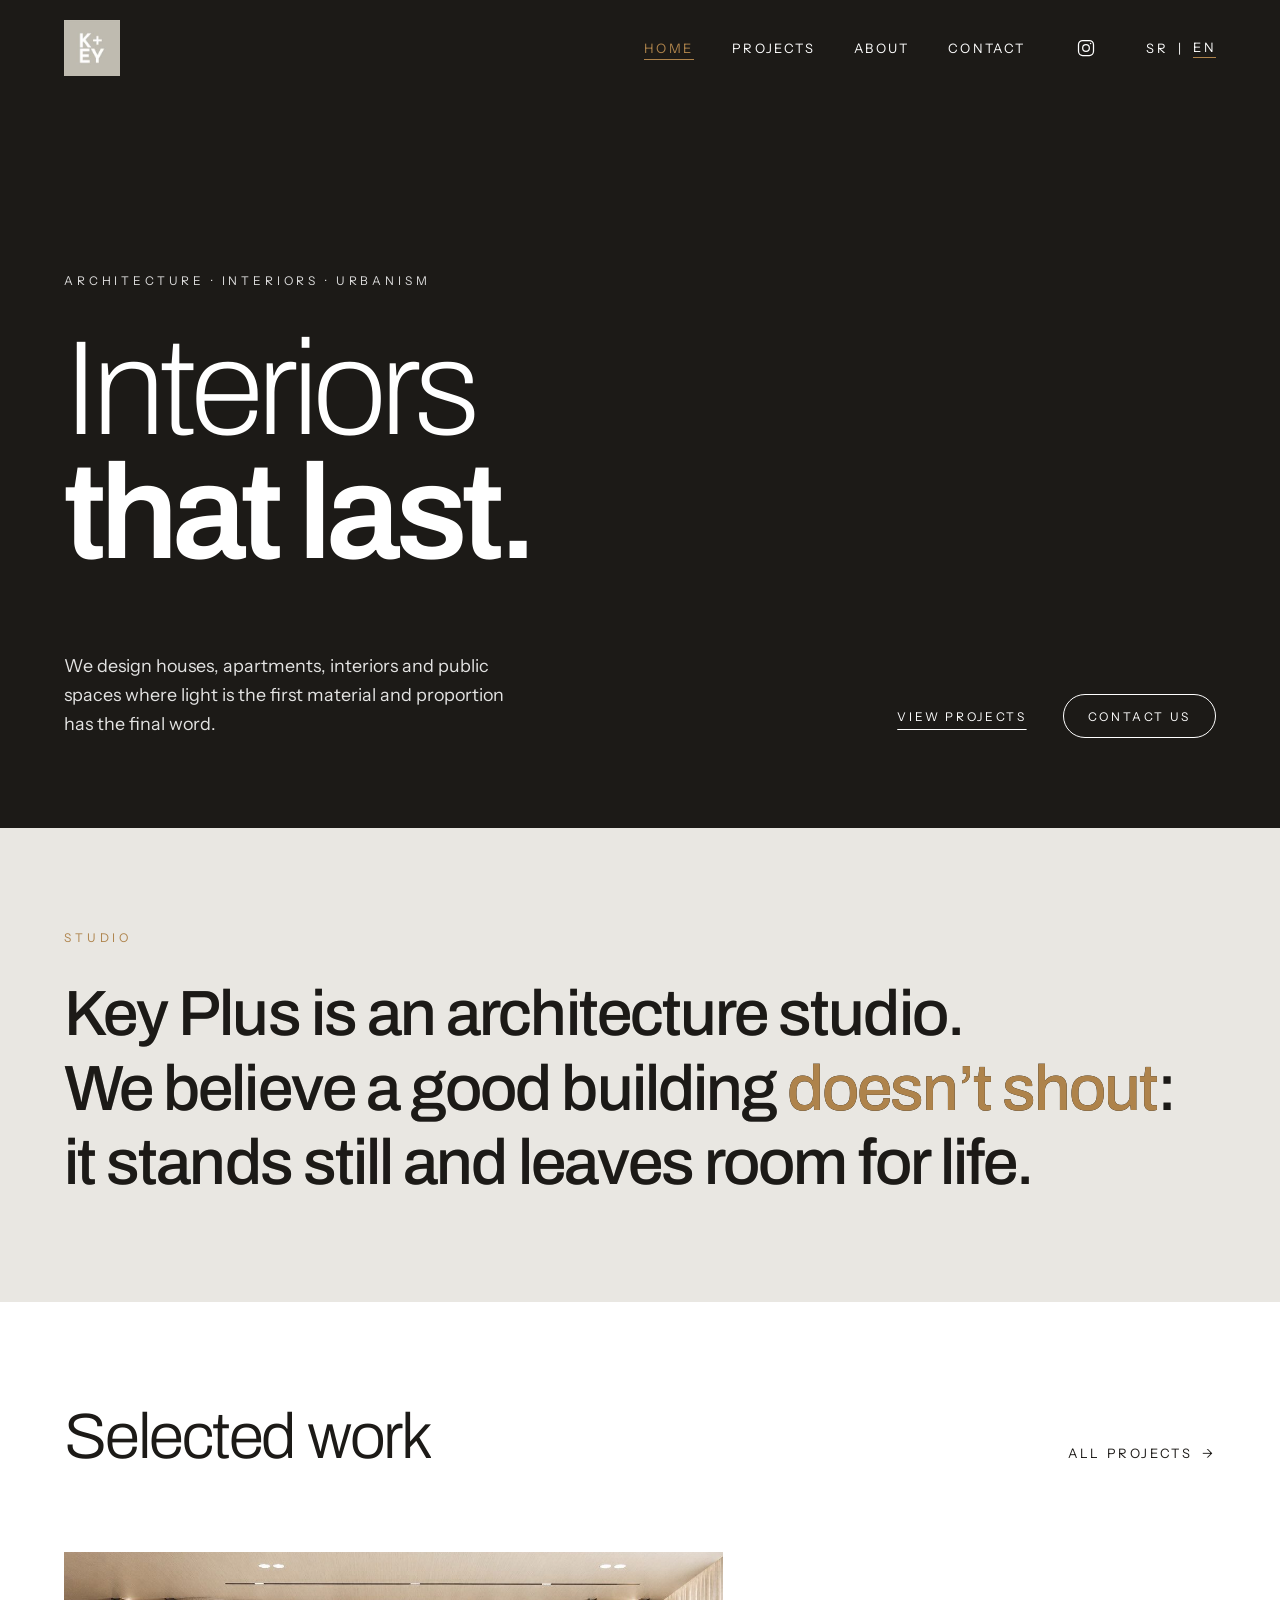
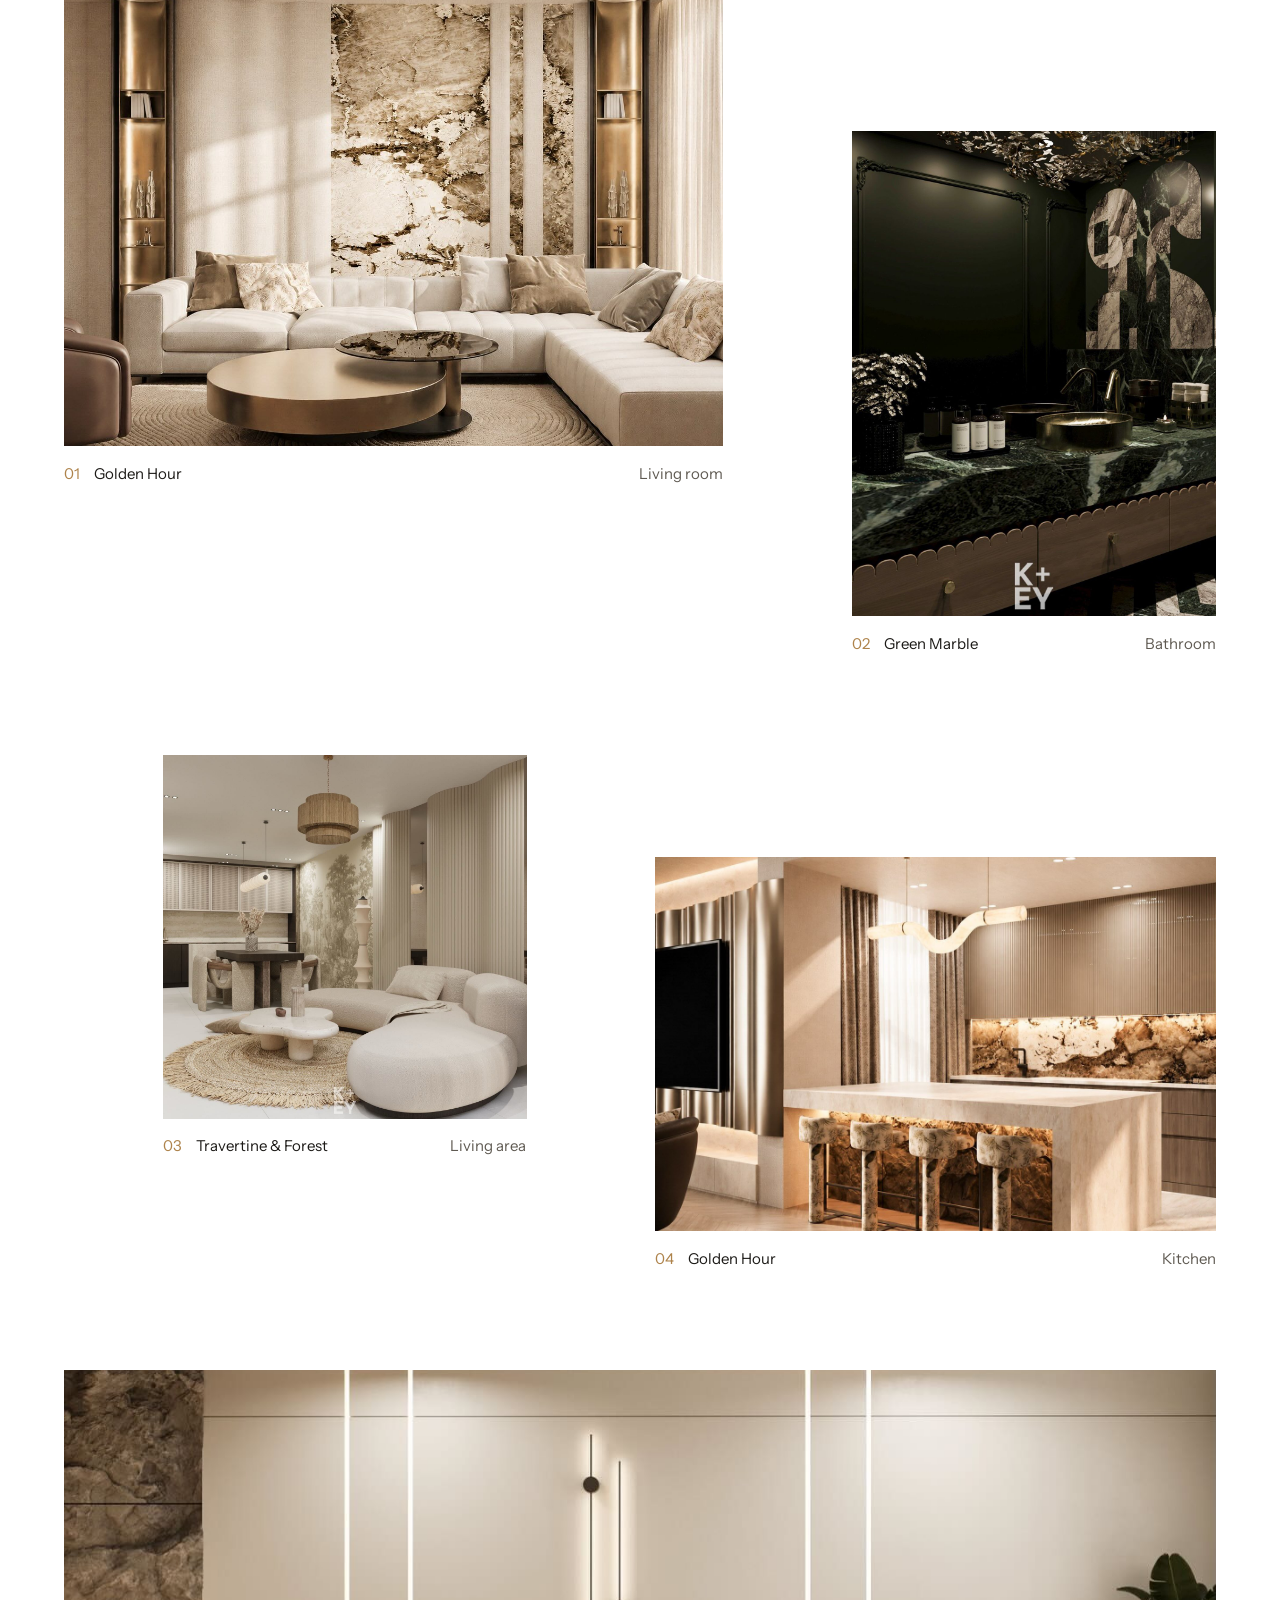
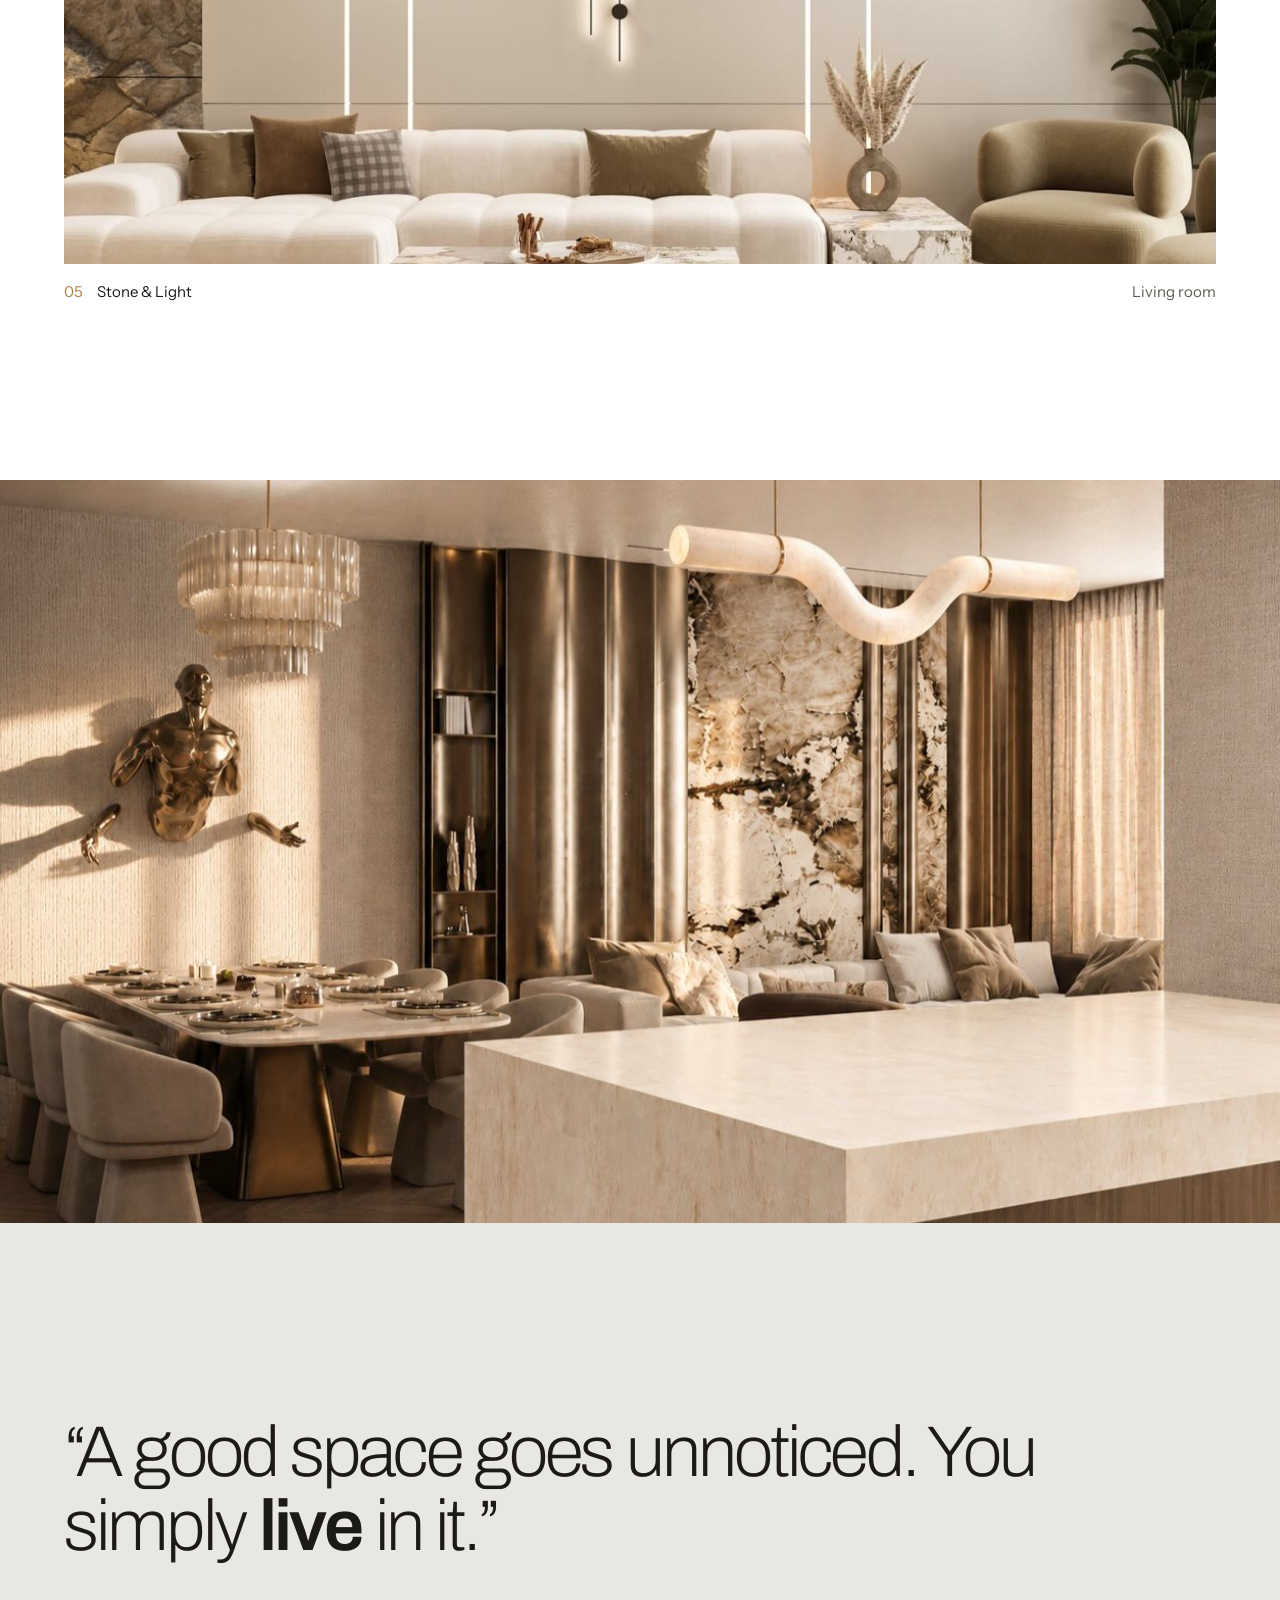
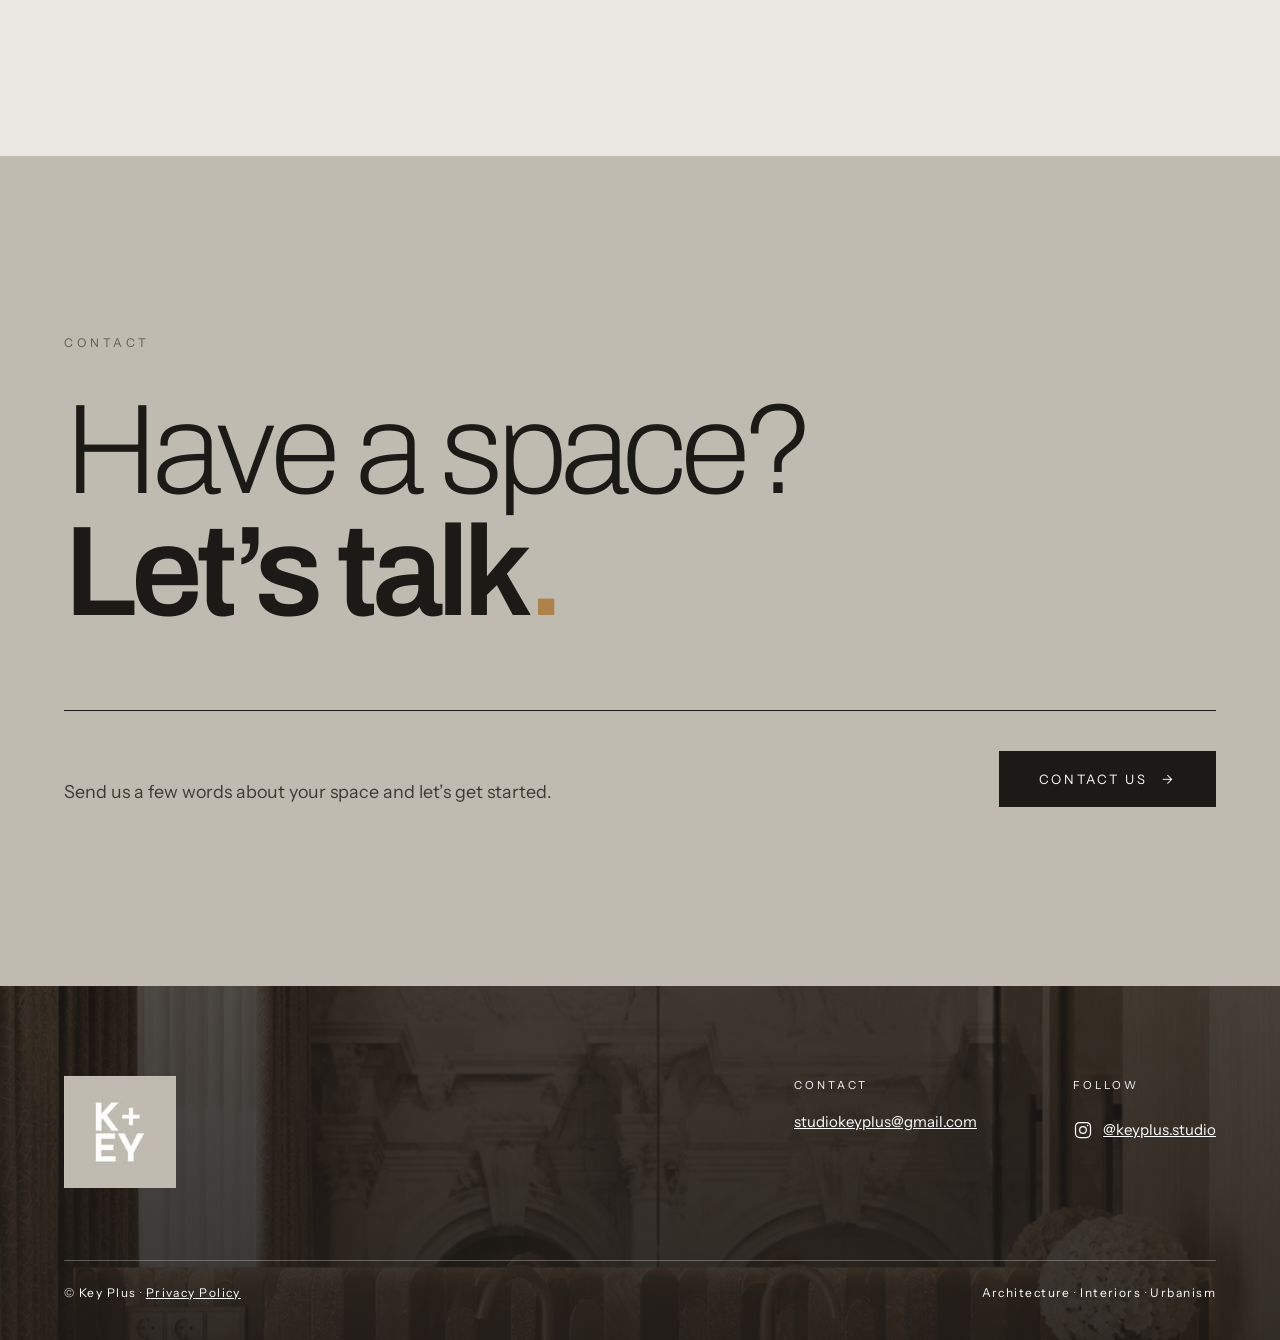
==== commit 863654d1: "Add files via upload" ====
--- a/en/index.html
+++ b/en/index.html
@@ -50,22 +50,21 @@
 <h1 style="margin: 0; font-family: 'Archivo', sans-serif; font-weight: 200; font-size: clamp(56px, 10.5vw, 168px); line-height: 0.92; letter-spacing: -0.045em; color: #ffffff">Interiors<br><span style="font-weight: 600">that last.</span></h1>
 <div style="display: flex; flex-wrap: wrap; justify-content: space-between; align-items: flex-end; gap: 32px; margin-top: clamp(48px, 6vw, 96px)">
 <p style="margin: 0; flex: 0 1 460px; font-size: clamp(17px, 1.4vw, 20px); line-height: 1.6; color: rgba(255, 255, 255, 0.88)">We design houses, apartments, interiors and public spaces where light is the first material and proportion has the final word.</p>
-<a href="projects.html" class="kp-ul kp-ul-light" style="display: inline-flex; align-items: center; gap: 16px; min-height: 44px; font-size: 13px; letter-spacing: 0.2em; text-transform: uppercase">View projects <span class="kp-arrow" aria-hidden="true" style="font-size: 18px">→</span></a>
-</div>
-</div>
-</section>
-
-<section aria-label="Featured photograph" style="padding: clamp(96px, 10vw, 160px) clamp(20px, 5vw, 72px) 0; max-width: 1440px; margin: 0 auto; box-sizing: border-box">
-<div class="kp-light kp-unveil" style="aspect-ratio: 16 / 8; background: #bfbbb0"><img loading="lazy" decoding="async" class="kp-ph-in" src="../assets/img/kuhinja-mermer.jpg" alt="Kitchen with black cabinetry, a marble island and dining area" style="object-position: 50% 60%"><span class="kp-ph-label" style="color: #ffffff; text-shadow: 0 1px 12px rgba(0, 0, 0, 0.45)">Stone &amp; Light · Kitchen &amp; dining</span></div>
-</section>
-
-<section style="max-width: 1440px; margin: 0 auto; padding: clamp(120px, 16vw, 240px) clamp(20px, 5vw, 72px); box-sizing: border-box">
-<p class="kp-reveal" style="margin: 0 0 48px; font-size: 12px; letter-spacing: 0.32em; text-transform: uppercase; color: #5f5a52">Studio</p>
-<p style="margin: 0; max-width: 1120px; font-family: 'Archivo', sans-serif; font-weight: 400; font-size: 64px; line-height: 1.16; letter-spacing: -0.025em"><span class="kp-filltext">Key Plus is an architecture studio. <br>We believe a good building <span class="kp-accent" style="color: #ae834b">doesn’t shout</span>: <br>it stands still and leaves room for life.</span></p>
-</section>
-
-<section aria-labelledby="featured" style="max-width: 1440px; margin: 0 auto; padding: 0 clamp(20px, 5vw, 72px) clamp(120px, 14vw, 220px); box-sizing: border-box">
-<div style="display: flex; flex-wrap: wrap; justify-content: space-between; align-items: baseline; gap: 24px; margin-bottom: clamp(48px, 6vw, 96px); border-top: 1px solid #bfbbb0; padding-top: 28px">
+<div style="display: flex; flex-wrap: wrap; align-items: center; gap: 20px 36px"><a href="projects.html" class="kp-hu">View projects</a><a href="contact.html" class="kp-hb kp-hb-line">Contact us</a></div>
+</div>
+</div>
+</section>
+
+<div style="background: #e9e7e2">
+<section style="max-width: 1440px; margin: 0 auto; padding: clamp(72px, 8vw, 128px) clamp(20px, 5vw, 72px); box-sizing: border-box">
+<p class="kp-reveal" style="margin: 0 0 32px; font-size: 12px; letter-spacing: 0.32em; text-transform: uppercase; color: #ae834b">Studio</p>
+<p style="margin: 0; max-width: 1120px; font-family: 'Archivo', sans-serif; font-weight: 500; font-size: 64px; line-height: 1.16; letter-spacing: -0.03em; --kp-dim: rgba(28, 26, 23, 0.34)"><span class="kp-filltext">Key Plus is an architecture studio. <br>We believe a good building <span class="kp-accent" style="color: #ae834b">doesn’t shout</span>: <br>it stands still and leaves room for life.</span></p>
+</section>
+</div>
+
+<div>
+<section aria-labelledby="featured" style="max-width: 1440px; margin: 0 auto; padding: clamp(72px, 8vw, 128px) clamp(20px, 5vw, 72px) clamp(120px, 14vw, 220px); box-sizing: border-box">
+<div style="display: flex; flex-wrap: wrap; justify-content: space-between; align-items: baseline; gap: 24px; margin-bottom: clamp(48px, 6vw, 96px)">
 <h2 id="featured" style="margin: 0; font-family: 'Archivo', sans-serif; font-weight: 300; font-size: clamp(40px, 5vw, 80px); letter-spacing: -0.035em; line-height: 1"><span class="kp-mask"><span class="kp-rise-s">Selected work</span></span></h2>
 <a href="projects.html" class="kp-link" style="display: inline-flex; align-items: center; gap: 10px; min-height: 44px; font-size: 13px; letter-spacing: 0.2em; text-transform: uppercase; text-decoration: none">All projects <span class="kp-arrow" aria-hidden="true">→</span></a>
 </div>
@@ -92,15 +91,17 @@
 </a>
 </div>
 </section>
+</div>
 
 <section aria-label="Atmosphere" style="position: relative; overflow: hidden; height: clamp(360px, 58vw, 820px); background: #bc9f7c">
 <img loading="lazy" decoding="async" class="kp-drift" src="../assets/img/trpezarija-skulptura.jpg" alt="Dining room in warm light with a wall sculpture and a wave-shaped pendant" style="position: absolute; left: 0; top: -8%; width: 100%; height: 116%; object-fit: cover; display: block">
 </section>
 
-<section style="background: #bfbbb0; padding: clamp(120px, 15vw, 220px) clamp(20px, 5vw, 72px)">
-<blockquote style="margin: 0 auto; max-width: 1200px; font-family: 'Archivo', sans-serif; font-weight: 200; font-size: clamp(36px, 5.6vw, 92px); line-height: 1.04; letter-spacing: -0.04em; color: #1c1a17; --kp-dim: rgba(28, 26, 23, 0.18)"><span class="kp-filltext">“A good space goes unnoticed. You simply <span style="font-weight: 600">live</span> in it.”</span></blockquote>
-</section>
-
+<section style="background: #e9e7e2; padding: clamp(120px, 15vw, 220px) clamp(20px, 5vw, 72px)">
+<blockquote class="kp-reveal" style="margin: 0 auto; max-width: 1200px; font-family: 'Archivo', sans-serif; font-weight: 200; font-size: clamp(36px, 5.6vw, 92px); line-height: 1.04; letter-spacing: -0.04em; color: #1c1a17; --kp-dim: rgba(28, 26, 23, 0.18)"><span class="kp-filltext">“A good space goes unnoticed. You simply <span style="font-weight: 600">live</span> in it.”</span></blockquote>
+</section>
+
+<div style="background: #bfbbb0">
 <section id="contact" aria-labelledby="cta" style="max-width: 1440px; margin: 0 auto; padding: clamp(120px, 14vw, 220px) clamp(20px, 5vw, 72px); box-sizing: border-box">
 <p class="kp-reveal" style="margin: 0 0 40px; font-size: 12px; letter-spacing: 0.32em; text-transform: uppercase; color: #5f5a52">Contact</p>
 <h2 id="cta" style="margin: 0; font-family: 'Archivo', sans-serif; font-weight: 200; font-size: clamp(56px, 10vw, 160px); line-height: 0.95; letter-spacing: -0.045em"><span class="kp-mask"><span class="kp-rise-s">Have a space?</span></span><span class="kp-mask"><span class="kp-rise-s" style="font-weight: 600">Let’s talk<span style="color: #ae834b">.</span></span></span></h2>
@@ -109,6 +110,7 @@
 <a href="contact.html" class="kp-btn" style="display: inline-flex; align-items: center; gap: 14px; min-height: 56px; padding: 0 40px; background: #1c1a17; color: #ffffff; font-size: 13px; letter-spacing: 0.22em; text-transform: uppercase; text-decoration: none">Contact us <span aria-hidden="true">→</span></a>
 </div>
 </section>
+</div>
 </main>
 
 <footer class="kp-footer-img" style="background: #bc9f7c; color: #1c1a17; padding: clamp(56px, 7vw, 96px) clamp(20px, 5vw, 72px) 40px">
@@ -144,21 +146,17 @@
 <p style="margin: 0 0 24px; font-size: 11px; letter-spacing: 0.3em; text-transform: uppercase; color: rgba(255, 255, 255, 0.85)">Architecture · Interiors · Urbanism</p>
 <h1 style="margin: 0; font-family: 'Archivo', sans-serif; font-weight: 200; font-size: 13vw; line-height: 0.95; letter-spacing: -0.045em; color: #ffffff">Interiors<br><span style="font-weight: 600">that last.</span></h1>
 <p style="margin: 28px 0 0; font-size: 16px; line-height: 1.6; color: rgba(255, 255, 255, 0.88)">We design houses, apartments, interiors and public spaces where light is the first material and proportion has the final word.</p>
-<a href="projects.html" class="kp-ul kp-ul-light" style="align-self: flex-start; display: inline-flex; align-items: center; gap: 14px; min-height: 44px; margin-top: 20px; font-size: 12px; letter-spacing: 0.2em; text-transform: uppercase">View projects <span class="kp-arrow" aria-hidden="true">→</span></a>
-</div>
-</section>
-
-<section aria-label="Featured photograph" style="padding: 72px 20px 0">
-<div class="kp-light kp-unveil" style="aspect-ratio: 4 / 5; background: #bfbbb0"><img loading="lazy" decoding="async" class="kp-ph-in" src="../assets/img/kuhinja-mermer.jpg" alt="Kitchen with black cabinetry, a marble island and dining area" style="object-position: 62% 50%"><span class="kp-ph-label" style="left: 16px; bottom: 16px; color: #ffffff; text-shadow: 0 1px 12px rgba(0, 0, 0, 0.45)">Stone &amp; Light · Kitchen &amp; dining</span></div>
-</section>
-
-<section style="padding: 112px 20px">
-<p class="kp-reveal" style="margin: 0 0 32px; font-size: 11px; letter-spacing: 0.3em; text-transform: uppercase; color: #5f5a52">Studio</p>
-<p style="margin: 0; font-family: 'Archivo', sans-serif; font-weight: 400; font-size: 28px; line-height: 1.2; letter-spacing: -0.02em"><span class="kp-filltext">Key Plus is an architecture studio. <br>We believe a good building <span class="kp-accent" style="color: #ae834b">doesn’t shout</span>: <br>it stands still and leaves room for life.</span></p>
-</section>
-
-<section aria-labelledby="featured-phone" style="padding: 0 20px 112px">
-<div style="display: flex; justify-content: space-between; align-items: baseline; gap: 16px; margin-bottom: 40px; border-top: 1px solid #bfbbb0; padding-top: 20px">
+<div style="display: flex; flex-wrap: wrap; align-items: center; gap: 12px; margin-top: 24px"><a href="projects.html" class="kp-hu" style="flex: 0 0 auto; font-size: 10.5px; letter-spacing: 0.1em">View projects</a><a href="contact.html" class="kp-hb kp-hb-line" style="flex: 0 0 auto; padding: 0 14px; font-size: 10.5px; letter-spacing: 0.1em">Contact us</a></div>
+</div>
+</section>
+
+<section style="padding: 72px 20px; background: #e9e7e2">
+<p class="kp-reveal" style="margin: 0 0 24px; font-size: 11px; letter-spacing: 0.3em; text-transform: uppercase; color: #ae834b">Studio</p>
+<p class="kp-reveal" style="margin: 0; max-width: 34ch; font-family: 'Archivo', sans-serif; font-weight: 500; font-size: 26px; line-height: 1.28; letter-spacing: -0.02em; text-wrap: pretty; --kp-dim: rgba(28, 26, 23, 0.34)"><span class="kp-filltext">Key Plus is an architecture studio. We believe a good building <span class="kp-accent" style="color: #ae834b">doesn’t shout</span>: it stands still and leaves room for life.</span></p>
+</section>
+
+<section aria-labelledby="featured-phone" style="padding: 56px 20px 112px">
+<div style="display: flex; justify-content: space-between; align-items: baseline; gap: 16px; margin-bottom: 40px">
 <h2 id="featured-phone" style="margin: 0; font-family: 'Archivo', sans-serif; font-weight: 300; font-size: 36px; letter-spacing: -0.03em; line-height: 1"><span class="kp-mask"><span class="kp-rise-s">Selected</span></span></h2>
 <a href="projects.html" style="display: inline-flex; align-items: center; min-height: 44px; font-size: 12px; letter-spacing: 0.18em; text-transform: uppercase; text-decoration: none">All →</a>
 </div>
@@ -190,11 +188,11 @@
 <img loading="lazy" decoding="async" class="kp-wipe" src="../assets/img/trpezarija-skulptura.jpg" alt="Dining room in warm light with a wall sculpture and a wave-shaped pendant" style="position: absolute; inset: 0; width: 100%; height: 100%; object-fit: cover; object-position: 50% 100%; display: block">
 </section>
 
-<section style="background: #bfbbb0; padding: 96px 20px">
-<blockquote style="margin: 0; font-family: 'Archivo', sans-serif; font-weight: 200; font-size: 38px; line-height: 1.08; letter-spacing: -0.035em; color: #1c1a17; --kp-dim: rgba(28, 26, 23, 0.18)"><span class="kp-filltext">“A good space goes unnoticed. You simply <span style="font-weight: 600">live</span> in it.”</span></blockquote>
-</section>
-
-<section id="contact" aria-labelledby="cta-phone" style="padding: 104px 20px">
+<section style="background: #e9e7e2; padding: 96px 20px">
+<blockquote class="kp-reveal" style="margin: 0; font-family: 'Archivo', sans-serif; font-weight: 200; font-size: 34px; line-height: 1.16; letter-spacing: -0.03em; text-wrap: balance; color: #1c1a17; --kp-dim: rgba(28, 26, 23, 0.18)"><span class="kp-filltext">“A good space goes unnoticed. You simply <span style="font-weight: 600">live</span> in it.”</span></blockquote>
+</section>
+
+<section id="contact" aria-labelledby="cta-phone" style="padding: 104px 20px; background: #bfbbb0">
 <p class="kp-reveal" style="margin: 0 0 28px; font-size: 11px; letter-spacing: 0.3em; text-transform: uppercase; color: #5f5a52">Contact</p>
 <h2 id="cta-phone" style="margin: 0; font-family: 'Archivo', sans-serif; font-weight: 200; font-size: 13vw; line-height: 0.98; letter-spacing: -0.045em"><span class="kp-mask"><span class="kp-rise-s">Have a space?</span></span><span class="kp-mask"><span class="kp-rise-s" style="font-weight: 600">Let’s talk<span style="color: #ae834b">.</span></span></span></h2>
 <div class="kp-reveal" style="display: flex; flex-direction: column; gap: 24px; margin-top: 40px; border-top: 1px solid #1c1a17; padding-top: 28px">
--- a/assets/css/motion.css
+++ b/assets/css/motion.css
@@ -165,6 +165,8 @@
    As a card passes the middle of the screen it tilts, the photo zooms in,
    the "Pogledaj" label slides up and the number steps right, like a mouse hover on desktop. */
 .kp-touch .kp-ph-cta{right:12px;bottom:12px;min-height:40px;padding:0 14px;font-size:10px}
+.kp-touch .kp-num{margin-right:16px !important}
+.kp-touch .kp-ph-in{transform-origin:50% 100%}
 .kp-touch .kp-work:active .kp-ph-in{transform:scale(1.07)}
 .kp-touch .kp-work:active .kp-ph-cta{transform:none}
 .kp-touch .kp-work:active .kp-num{transform:translateX(10px)}
@@ -181,6 +183,15 @@
 @keyframes kp-t-cta{0%,30%{transform:translateY(calc(100% + 24px))}42%,62%{transform:none}74%,100%{transform:translateY(calc(100% + 24px))}}
 @keyframes kp-t-num{0%,30%{transform:none}42%,62%{transform:translateX(10px)}74%,100%{transform:none}}
 @keyframes kp-t-meta{0%,30%{letter-spacing:0}42%,62%{letter-spacing:.06em}74%,100%{letter-spacing:0}}
+
+/* ---------- hero buttons: rounded outline, underlined text link ---------- */
+.kp-hb{display:inline-flex;align-items:center;justify-content:center;min-height:44px;padding:0 24px;box-sizing:border-box;border:1px solid transparent;border-radius:999px;background:transparent;color:#ffffff !important;font-size:12px;letter-spacing:.22em;text-transform:uppercase;text-decoration:none;transition:border-color .45s var(--ease),color .45s var(--ease)}
+.kp-hb-line{border-color:#ffffff}
+.kp-hb:hover,.kp-hb:focus-visible{color:#ae834b !important;border-color:#ae834b}
+.kp-hb:focus-visible{outline:2px solid #ae834b;outline-offset:4px}
+.kp-hu{display:inline-flex;align-items:center;min-height:44px;color:#ffffff !important;font-size:12px;letter-spacing:.22em;text-transform:uppercase;text-decoration:underline;text-decoration-thickness:1px;text-underline-offset:8px;text-decoration-color:#ffffff;transition:text-decoration-color .45s var(--ease),color .45s var(--ease)}
+.kp-hu:hover,.kp-hu:focus-visible{color:#ae834b !important;text-decoration-color:#ae834b}
+.kp-hu:focus-visible{outline:2px solid #ae834b;outline-offset:4px}
 
 /* ---------- keyframes ---------- */
 @keyframes kp-rise{from{transform:translateY(108%)}to{transform:none}}
